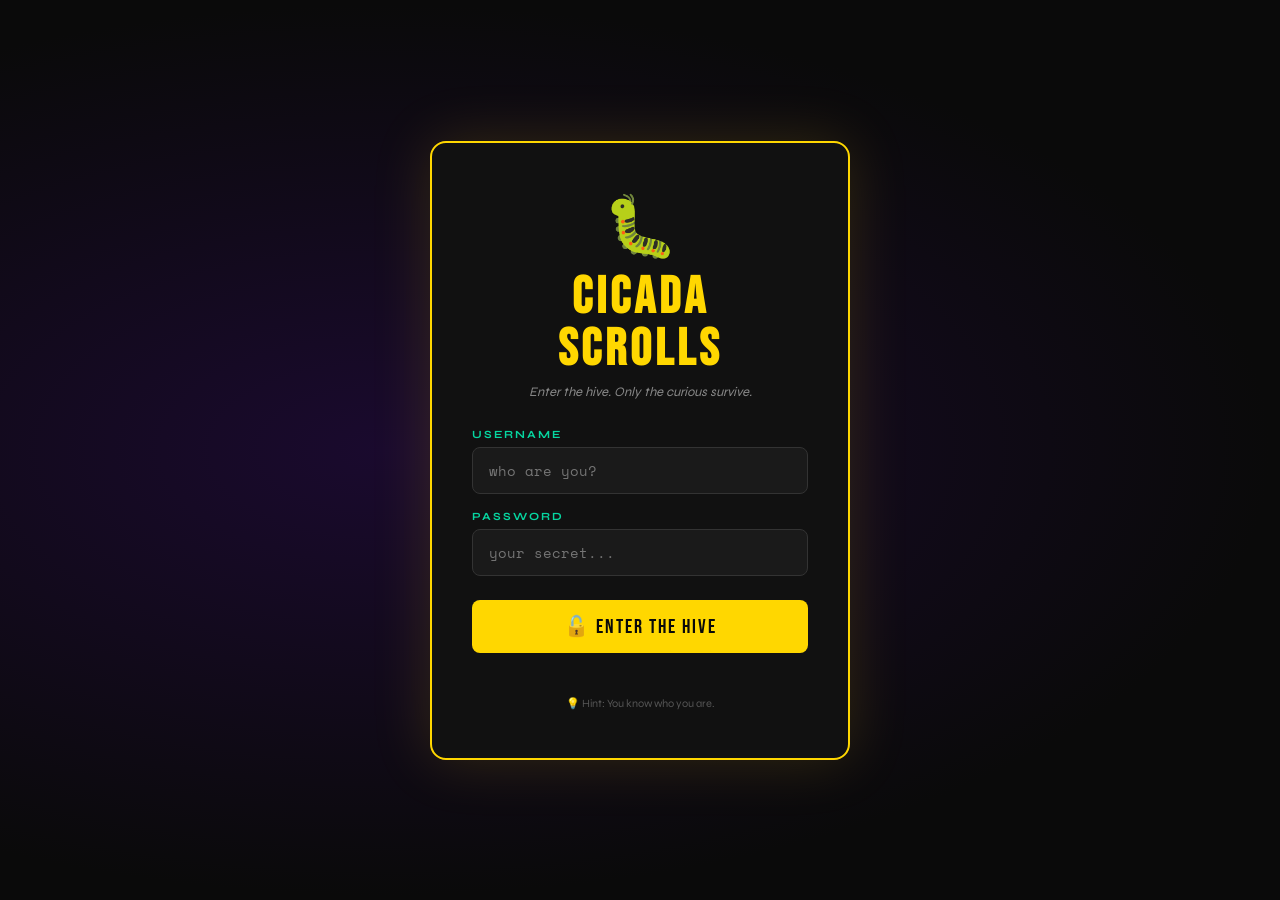
==== index.html @ 26ad53ad "Add files via upload" ====
<!DOCTYPE html>
<html lang="en">
<head>
  <meta charset="UTF-8" />
  <meta name="viewport" content="width=device-width, initial-scale=1.0"/>
  <title>The Cicada Scrolls 🐛 | Blogs Worth Reading</title>
  <link rel="stylesheet" href="style.css"/>
  <link href="https://fonts.googleapis.com/css2?family=Bebas+Neue&family=Syne:wght@400;700;800&family=Space+Mono:ital,wght@0,400;0,700;1,400&display=swap" rel="stylesheet"/>
</head>
<body>

<!-- LOGIN SCREEN -->
<div id="login-overlay" class="login-overlay">
  <div class="login-box">
    <div class="login-logo">🐛</div>
    <h1 class="login-title">CICADA<br>SCROLLS</h1>
    <p class="login-sub">Enter the hive. Only the curious survive.</p>
    <div class="input-group">
      <label>USERNAME</label>
      <input type="text" id="login-user" placeholder="who are you?" autocomplete="off"/>
    </div>
    <div class="input-group">
      <label>PASSWORD</label>
      <input type="password" id="login-pass" placeholder="your secret..."/>
    </div>
    <button class="login-btn" onclick="doLogin()">🔓 ENTER THE HIVE</button>
    <p id="login-error" class="login-error"></p>
    <p class="login-hint">💡 Hint: You know who you are.</p>
  </div>
</div>

<!-- MAIN SITE -->
<div id="main-site" class="hidden">

  <!-- NAV -->
  <nav class="navbar">
    <div class="nav-logo">🐛 CICADA SCROLLS</div>
    <div class="nav-links">
      <a href="#categories">Categories</a>
      <a href="#blogs">Blogs</a>
      <a href="#about">About</a>
      <button class="logout-btn" onclick="doLogout()">Logout</button>
    </div>
  </nav>

  <!-- HERO -->
  <header class="hero">
    <div class="hero-bg-text">CICADA</div>
    <div class="hero-content">
      <span class="hero-tag">🐛 EST. 2025 · MUMBAI, INDIA</span>
      <h1 class="hero-title">THE CICADA<br><em>SCROLLS</em></h1>
      <p class="hero-desc">Opinions so hot they'll scorch your Wi-Fi.<br>Finance 💸 · Politics 🗳️ · War ⚔️ · Economics 📉 · Health 💊 · Food 🍛 · Veg 🥦 · Religion 🕌</p>
      <a href="#blogs" class="hero-cta">READ THE CHAOS ↓</a>
    </div>
    <div class="hero-ticker">
      <span>📈 MARKETS CRASHED AGAIN · 🗳️ POLITICIANS STILL LYING · 🌿 VEGANS STILL WINNING · 🍛 BIRYANI STILL THE GOAT · 💊 SLEEP MORE, DOOM SCROLL LESS · ⚔️ WAR IS BAD (HOT TAKE) ·&nbsp;</span>
      <span>📈 MARKETS CRASHED AGAIN · 🗳️ POLITICIANS STILL LYING · 🌿 VEGANS STILL WINNING · 🍛 BIRYANI STILL THE GOAT · 💊 SLEEP MORE, DOOM SCROLL LESS · ⚔️ WAR IS BAD (HOT TAKE) ·&nbsp;</span>
    </div>
  </header>

  <!-- CATEGORIES -->
  <section id="categories" class="categories-section">
    <h2 class="section-title">PICK YOUR POISON</h2>
    <div class="categories-grid">
      <div class="cat-card cat-finance" onclick="filterBlogs('finance')">
        <span class="cat-icon">💸</span>
        <span class="cat-name">Finance</span>
        <span class="cat-count">3 articles</span>
      </div>
      <div class="cat-card cat-politics" onclick="filterBlogs('politics')">
        <span class="cat-icon">🗳️</span>
        <span class="cat-name">Politics</span>
        <span class="cat-count">3 articles</span>
      </div>
      <div class="cat-card cat-war" onclick="filterBlogs('war')">
        <span class="cat-icon">⚔️</span>
        <span class="cat-name">War</span>
        <span class="cat-count">2 articles</span>
      </div>
      <div class="cat-card cat-economics" onclick="filterBlogs('economics')">
        <span class="cat-icon">📉</span>
        <span class="cat-name">Economics</span>
        <span class="cat-count">2 articles</span>
      </div>
      <div class="cat-card cat-health" onclick="filterBlogs('health')">
        <span class="cat-icon">💊</span>
        <span class="cat-name">Health</span>
        <span class="cat-count">2 articles</span>
      </div>
      <div class="cat-card cat-food" onclick="filterBlogs('food')">
        <span class="cat-icon">🍛</span>
        <span class="cat-name">Food</span>
        <span class="cat-count">2 articles</span>
      </div>
      <div class="cat-card cat-veg" onclick="filterBlogs('veg')">
        <span class="cat-icon">🥦</span>
        <span class="cat-name">Veg</span>
        <span class="cat-count">2 articles</span>
      </div>
      <div class="cat-card cat-religion" onclick="filterBlogs('religion')">
        <span class="cat-icon">🕌</span>
        <span class="cat-name">Religion</span>
        <span class="cat-count">2 articles</span>
      </div>
      <div class="cat-card cat-all" onclick="filterBlogs('all')">
        <span class="cat-icon">🌀</span>
        <span class="cat-name">All Chaos</span>
        <span class="cat-count">Show all</span>
      </div>
    </div>
  </section>

  <!-- BLOG POSTS -->
  <section id="blogs" class="blogs-section">
    <h2 class="section-title">FRESH OFF THE PRESS <span id="filter-tag"></span></h2>
    <div class="blogs-grid" id="blogs-grid">

      <!-- FINANCE -->
      <article class="blog-card" data-cat="finance">
        <div class="blog-header" style="background:#FFD700;">
          <span class="blog-emoji">💸</span>
          <span class="blog-category">Finance</span>
        </div>
        <div class="blog-body">
          <h3>Why Your Savings Account Is Actually a Joke</h3>
          <p class="blog-excerpt">Your bank gives you 3% interest. Inflation runs at 6%. Congratulations — you are officially getting poorer while doing nothing. That's not saving, that's a slow financial funeral with a savings passbook as the eulogy. The real game? Assets. Index funds. Gold. Real estate. Anything that outpaces inflation. Yet here we are, letting banks hold our money hostage for pocket change. Time to wake up, desi investor.</p>
          <div class="blog-footer">
            <span class="read-time">⏱ 3 min read</span>
            <button class="read-more" onclick="openBlog(this)">Read More →</button>
          </div>
        </div>
      </article>

      <article class="blog-card" data-cat="finance">
        <div class="blog-header" style="background:#FF6B35;">
          <span class="blog-emoji">📊</span>
          <span class="blog-category">Finance</span>
        </div>
        <div class="blog-body">
          <h3>Crypto: Genius Investment or Expensive Gambling?</h3>
          <p class="blog-excerpt">Bitcoin made millionaires. Bitcoin also made a lot of people cry into their keyboards at 2am. The truth is somewhere in between — it's a volatile, speculative, occasionally revolutionary asset class that is 100% not for the faint-hearted. My hot take? Allocate only what you can afford to watch go to zero, laugh about it, and still afford chai. Because crypto doesn't care about your feelings.</p>
          <div class="blog-footer">
            <span class="read-time">⏱ 4 min read</span>
            <button class="read-more" onclick="openBlog(this)">Read More →</button>
          </div>
        </div>
      </article>

      <article class="blog-card" data-cat="finance">
        <div class="blog-header" style="background:#7B2FBE;">
          <span class="blog-emoji">🏦</span>
          <span class="blog-category">Finance</span>
        </div>
        <div class="blog-body">
          <h3>SIP or Skip? The Truth About Mutual Funds in India</h3>
          <p class="blog-excerpt">Everyone's uncle who works in finance will tell you to "start a SIP." And honestly? They're not wrong — they're just incomplete. SIPs are great for long-term wealth, but mutual funds aren't magic. Expense ratios eat returns. Fund managers are human. Markets go south. Still, for the average person with a job, a dream, and zero time to watch the Nifty 50, a SIP in an index fund might just be the smartest boring decision you ever make.</p>
          <div class="blog-footer">
            <span class="read-time">⏱ 5 min read</span>
            <button class="read-more" onclick="openBlog(this)">Read More →</button>
          </div>
        </div>
      </article>

      <!-- POLITICS -->
      <article class="blog-card" data-cat="politics">
        <div class="blog-header" style="background:#E63946;">
          <span class="blog-emoji">🗳️</span>
          <span class="blog-category">Politics</span>
        </div>
        <div class="blog-body">
          <h3>Election Season: Where Promises Go to Die</h3>
          <p class="blog-excerpt">Every 5 years, politicians rediscover the poor. Suddenly there are roads to be built, gas cylinders to be given, and photographs to be taken next to farmers. Then the election ends and — poof — they vanish like they were never there. It's the greatest magic trick in democracy: making voters' problems disappear while making politicians' bank accounts appear. We deserve better. Or at least more creative lies.</p>
          <div class="blog-footer">
            <span class="read-time">⏱ 4 min read</span>
            <button class="read-more" onclick="openBlog(this)">Read More →</button>
          </div>
        </div>
      </article>

      <article class="blog-card" data-cat="politics">
        <div class="blog-header" style="background:#2D6A4F;">
          <span class="blog-emoji">📺</span>
          <span class="blog-category">Politics</span>
        </div>
        <div class="blog-body">
          <h3>News Anchors vs Journalists: What's the Difference?</h3>
          <p class="blog-excerpt">Once upon a time, journalism meant holding power accountable. Today? It means shouting louder than the person opposite you on a primetime debate. The news anchor has evolved from reporter to performer, complete with dramatic music, red banners, and outrage calibrated to exact TRP frequencies. Meanwhile, actual investigative journalists file RTIs from laptops and get about 1,200 views. The world is fine.</p>
          <div class="blog-footer">
            <span class="read-time">⏱ 3 min read</span>
            <button class="read-more" onclick="openBlog(this)">Read More →</button>
          </div>
        </div>
      </article>

      <article class="blog-card" data-cat="politics">
        <div class="blog-header" style="background:#F4A261;">
          <span class="blog-emoji">🧑‍💼</span>
          <span class="blog-category">Politics</span>
        </div>
        <div class="blog-body">
          <h3>The Art of the Political U-Turn</h3>
          <p class="blog-excerpt">Yesterday they were against it. Today they're for it. Tomorrow depends on opinion polls. The political U-turn is India's most practised sport — no training required, no shame needed. Coalition demands, constituency pressure, or just vibes can change a politician's position faster than a F1 car at Monza. Principles are optional. Adaptability is mandatory. And voters? Mostly forgiving. Which says more about us than them.</p>
          <div class="blog-footer">
            <span class="read-time">⏱ 3 min read</span>
            <button class="read-more" onclick="openBlog(this)">Read More →</button>
          </div>
        </div>
      </article>

      <!-- WAR -->
      <article class="blog-card" data-cat="war">
        <div class="blog-header" style="background:#333;color:#ff4444;">
          <span class="blog-emoji">⚔️</span>
          <span class="blog-category">War</span>
        </div>
        <div class="blog-body">
          <h3>Why Do Wars Start? (Hint: It's Never Just One Reason)</h3>
          <p class="blog-excerpt">History teachers will give you one clean answer. Reality gives you seventeen messy ones. Wars start because of oil, egos, borders, religion, propaganda, fear, greed, and the occasional assassination of an archduke. The frightening part is how normal it all sounds once you peel back the nationalism. Ordinary people, convinced that dying for a politician's decision is glory. The 21st century hasn't fixed this. It just upgraded the weapons.</p>
          <div class="blog-footer">
            <span class="read-time">⏱ 5 min read</span>
            <button class="read-more" onclick="openBlog(this)">Read More →</button>
          </div>
        </div>
      </article>

      <article class="blog-card" data-cat="war">
        <div class="blog-header" style="background:#1D3557;">
          <span class="blog-emoji">🕊️</span>
          <span class="blog-category">War</span>
        </div>
        <div class="blog-body">
          <h3>Arms Dealers: The World's Most Politely Ignored Industry</h3>
          <p class="blog-excerpt">The global arms trade is worth over $600 billion a year. Countries that preach peace sell weapons to countries at war. Nobody blinks. Defence stocks go up when conflicts start. Nobody blinks again. We have conferences on climate change, summits on poverty, conventions on human rights — and absolutely nobody wants to seriously talk about who's supplying the weapons making all of that worse. Follow the money. Always follow the money.</p>
          <div class="blog-footer">
            <span class="read-time">⏱ 5 min read</span>
            <button class="read-more" onclick="openBlog(this)">Read More →</button>
          </div>
        </div>
      </article>

      <!-- ECONOMICS -->
      <article class="blog-card" data-cat="economics">
        <div class="blog-header" style="background:#06D6A0;">
          <span class="blog-emoji">📉</span>
          <span class="blog-category">Economics</span>
        </div>
        <div class="blog-body">
          <h3>Inflation Explained: Why Your ₹100 Buys Less Every Year</h3>
          <p class="blog-excerpt">In 2000, ₹100 could feed a small village. Today it barely covers a café sandwich. Welcome to inflation — the invisible tax that nobody voted for but everyone pays. Central banks print money to stimulate growth, costs rise, salaries lag, and somehow the answer is always "cut your avocado toast." The real issue is structural: wages haven't kept up with asset prices in decades. That's not personal failure. That's policy.</p>
          <div class="blog-footer">
            <span class="read-time">⏱ 4 min read</span>
            <button class="read-more" onclick="openBlog(this)">Read More →</button>
          </div>
        </div>
      </article>

      <article class="blog-card" data-cat="economics">
        <div class="blog-header" style="background:#118AB2;">
          <span class="blog-emoji">🌍</span>
          <span class="blog-category">Economics</span>
        </div>
        <div class="blog-body">
          <h3>Is India Actually a $5 Trillion Economy? Let's Be Real.</h3>
          <p class="blog-excerpt">The headlines say India is booming. The GDP charts look great. But ask a first-generation graduate struggling to find a job in their field, or a farmer who's seen input costs triple — and "booming" starts to sound hollow. GDP is a measure of total output, not a measure of how well the average person is doing. India's growth story is real, but so is its inequality story. Both can be true. In fact, they must both be told.</p>
          <div class="blog-footer">
            <span class="read-time">⏱ 6 min read</span>
            <button class="read-more" onclick="openBlog(this)">Read More →</button>
          </div>
        </div>
      </article>

      <!-- HEALTH -->
      <article class="blog-card" data-cat="health">
        <div class="blog-header" style="background:#F72585;">
          <span class="blog-emoji">💊</span>
          <span class="blog-category">Health</span>
        </div>
        <div class="blog-body">
          <h3>Sleep Is the Original Superfood (And You're Starving)</h3>
          <p class="blog-excerpt">You will spend ₹3,000 on a protein powder that tastes like chalk but won't go to bed before 1am. That's the modern health paradox. Science is pretty clear: 7-9 hours of quality sleep improves memory, metabolism, immunity, mood, and probably your personality. And it's free. But we've created a culture where exhaustion is a badge of honour and rest is laziness. Wear your sleep like a trophy. Your brain is begging you.</p>
          <div class="blog-footer">
            <span class="read-time">⏱ 3 min read</span>
            <button class="read-more" onclick="openBlog(this)">Read More →</button>
          </div>
        </div>
      </article>

      <article class="blog-card" data-cat="health">
        <div class="blog-header" style="background:#7209B7;">
          <span class="blog-emoji">🧠</span>
          <span class="blog-category">Health</span>
        </div>
        <div class="blog-body">
          <h3>Mental Health in India: Finally Talking, Slowly Healing</h3>
          <p class="blog-excerpt">For decades, mental health was the family secret — the thing whispered about, never treated. "Just pray more." "Stress toh hoga." "Be strong." The result? A silent epidemic hidden behind high-functioning facades. The good news is that the conversation is finally beginning — driven by young people who refuse to suffer quietly. The bad news is that therapists are still unaffordable for most. Awareness without access is just inspiration porn. We need both.</p>
          <div class="blog-footer">
            <span class="read-time">⏱ 5 min read</span>
            <button class="read-more" onclick="openBlog(this)">Read More →</button>
          </div>
        </div>
      </article>

      <!-- FOOD -->
      <article class="blog-card" data-cat="food">
        <div class="blog-header" style="background:#FF9F1C;">
          <span class="blog-emoji">🍛</span>
          <span class="blog-category">Food</span>
        </div>
        <div class="blog-body">
          <h3>The Biryani Wars: Hyderabadi vs Lucknowi (I Chose Violence)</h3>
          <p class="blog-excerpt">This is not a debate. This is a matter of identity, heritage, and deeply personal rice-related trauma. Hyderabadi biryani fans will tell you the dum process is sacred. Lucknowi fans will say pakki dum is the only civilised way to eat rice. Both are correct. Both are wrong. The real answer is: whichever biryani is in front of you right now is the best biryani. Except the overpriced hotel biryani. That one deserves criticism.</p>
          <div class="blog-footer">
            <span class="read-time">⏱ 4 min read</span>
            <button class="read-more" onclick="openBlog(this)">Read More →</button>
          </div>
        </div>
      </article>

      <article class="blog-card" data-cat="food">
        <div class="blog-header" style="background:#2DC653;">
          <span class="blog-emoji">🥘</span>
          <span class="blog-category">Food</span>
        </div>
        <div class="blog-body">
          <h3>Street Food vs Restaurant: Where Does India Really Eat?</h3>
          <p class="blog-excerpt">The ₹30 pav bhaji at the corner stall hits differently than the ₹450 "deconstructed pav bhaji" at a hipster café. India eats on the streets — always has. The roadside thela is a cultural institution, a sociology paper, and a culinary school rolled into one. And yet we dismiss it as "unhygienic" while paying triple for air-conditioned mediocrity. The most authentic food in India has never needed a Zomato rating. It has a queue at 8pm. That's enough.</p>
          <div class="blog-footer">
            <span class="read-time">⏱ 3 min read</span>
            <button class="read-more" onclick="openBlog(this)">Read More →</button>
          </div>
        </div>
      </article>

      <!-- VEG -->
      <article class="blog-card" data-cat="veg">
        <div class="blog-header" style="background:#55A630;">
          <span class="blog-emoji">🥦</span>
          <span class="blog-category">Veg</span>
        </div>
        <div class="blog-body">
          <h3>Going Veg in India: Easy Mode or Impossible Quest?</h3>
          <p class="blog-excerpt">India is simultaneously the best and most confusing country to be vegetarian in. On one hand: paneer in every form imaginable, dal makhani that exists on a spiritual plane, samosas at every corner. On the other hand: "it's just chicken stock, not non-veg" at every restaurant, and the constant social interrogation of your dietary choices by people who are eating jalebi for breakfast. Being veg in India is an identity, not just a meal plan.</p>
          <div class="blog-footer">
            <span class="read-time">⏱ 4 min read</span>
            <button class="read-more" onclick="openBlog(this)">Read More →</button>
          </div>
        </div>
      </article>

      <article class="blog-card" data-cat="veg">
        <div class="blog-header" style="background:#A7C957;">
          <span class="blog-emoji">🌱</span>
          <span class="blog-category">Veg</span>
        </div>
        <div class="blog-body">
          <h3>Plant-Based vs Traditional Veg: The New Debate Nobody Asked For</h3>
          <p class="blog-excerpt">Now comes the plant-based meat — the burger that bleeds beet juice, the sausage made of soya, the "chicken" that has never met a chicken. Western startups are spending billions to make vegetables pretend to be meat, while India has centuries of vegetarian cuisine that needs no pretending. Dal doesn't need to bleed. Chana masala doesn't need a rebrand. We already have the world's most creative meatless food. We just forgot to charge $18 for it.</p>
          <div class="blog-footer">
            <span class="read-time">⏱ 4 min read</span>
            <button class="read-more" onclick="openBlog(this)">Read More →</button>
          </div>
        </div>
      </article>

      <!-- RELIGION -->
      <article class="blog-card" data-cat="religion">
        <div class="blog-header" style="background:#C9184A;">
          <span class="blog-emoji">🕌</span>
          <span class="blog-category">Religion</span>
        </div>
        <div class="blog-body">
          <h3>Faith, Festivals & the Business of Belief in India</h3>
          <p class="blog-excerpt">India doesn't just have religion — it has a religion economy. Temples with more gold than small nations. Festival seasons that drive consumer spending. Astrology apps with millions of subscribers. We're a spiritual country that's also intensely capitalist about spirituality. And that's not necessarily wrong — it's just honest. The divine and the profitable have always walked hand in hand. At least in India, we're upfront about lighting a ₹500 diya for good returns.</p>
          <div class="blog-footer">
            <span class="read-time">⏱ 5 min read</span>
            <button class="read-more" onclick="openBlog(this)">Read More →</button>
          </div>
        </div>
      </article>

      <article class="blog-card" data-cat="religion">
        <div class="blog-header" style="background:#6A0572;">
          <span class="blog-emoji">🙏</span>
          <span class="blog-category">Religion</span>
        </div>
        <div class="blog-body">
          <h3>Spiritual But Not Religious: Gen Z's New Default Setting</h3>
          <p class="blog-excerpt">Millennials and Gen Z are increasingly ticking "spiritual but not religious" — lighting incense, reading Bhagavad Gita memes, attending sound baths, and also missing every Sunday prayer. They've kept the feeling, dropped the institution. Is that shallow? Or is it evolution? Religion was always personal before it became organised. Maybe we're returning to something older: the private, unmediated conversation with whatever is bigger than us. Or maybe it's just an aesthetic. Either way, the crystals are selling.</p>
          <div class="blog-footer">
            <span class="read-time">⏱ 4 min read</span>
            <button class="read-more" onclick="openBlog(this)">Read More →</button>
          </div>
        </div>
      </article>

    </div>
  </section>

  <!-- ABOUT -->
  <section id="about" class="about-section">
    <div class="about-inner">
      <span class="about-icon">🐛</span>
      <h2>About The Cicada Scrolls</h2>
      <p>Written by a curious mind from Mumbai, this blog covers everything that matters — and some things that don't, but are still worth arguing about. Finance, politics, the best biryani, whether you should meditate or just sleep more — it's all here. No ads. No PR fluff. Just opinions, facts, and the occasional terrible joke.</p>
      <p class="about-quote">"Question everything. Eat good food. Sleep 8 hours. Read the Cicada Scrolls."</p>
    </div>
  </section>

  <!-- FOOTER -->
  <footer class="footer">
    <div class="footer-logo">🐛 CICADA SCROLLS</div>
    <p>© 2025 The Cicada Scrolls · Built with HTML + CSS + opinions · Hosted on GitHub Pages</p>
    <div class="footer-links">
      <a href="https://github.com" target="_blank">GitHub →</a>
    </div>
  </footer>

</div>

<!-- BLOG MODAL -->
<div id="blog-modal" class="modal-overlay hidden">
  <div class="modal-box">
    <button class="modal-close" onclick="closeModal()">✕ Close</button>
    <p class="modal-msg">🚀 Full article coming soon! This is just a preview. The full blog posts will be added at <strong>yourdomain.com</strong></p>
  </div>
</div>

<script src="script.js"></script>
</body>
</html>
---- style.css ----
/* ============================
   CICADA SCROLLS - STYLESHEET
   ============================ */

:root {
  --black: #0a0a0a;
  --white: #f5f0e8;
  --accent1: #FFD700;
  --accent2: #FF6B35;
  --accent3: #06D6A0;
  --accent4: #F72585;
  --accent5: #4CC9F0;
  --card-bg: #141414;
  --nav-bg: rgba(10,10,10,0.95);
}

*, *::before, *::after { box-sizing: border-box; margin: 0; padding: 0; }

html { scroll-behavior: smooth; }

body {
  background: var(--black);
  color: var(--white);
  font-family: 'Syne', sans-serif;
  overflow-x: hidden;
}

/* ============================
   LOGIN
   ============================ */
.login-overlay {
  position: fixed; inset: 0;
  background: radial-gradient(ellipse at 30% 50%, #1a0a2e 0%, #0a0a0a 70%);
  display: flex; align-items: center; justify-content: center;
  z-index: 9999;
  animation: loginFadeIn 0.4s ease;
}

@keyframes loginFadeIn { from { opacity: 0; } to { opacity: 1; } }

.login-box {
  background: #111;
  border: 2px solid var(--accent1);
  border-radius: 16px;
  padding: 48px 40px;
  width: 100%; max-width: 420px;
  text-align: center;
  box-shadow: 0 0 60px rgba(255,215,0,0.15);
  animation: loginSlideUp 0.5s cubic-bezier(0.34, 1.56, 0.64, 1);
}

@keyframes loginSlideUp {
  from { transform: translateY(40px) scale(0.95); opacity: 0; }
  to { transform: translateY(0) scale(1); opacity: 1; }
}

.login-logo {
  font-size: 60px;
  display: block;
  margin-bottom: 8px;
  animation: wiggle 2s infinite;
}

@keyframes wiggle {
  0%,100% { transform: rotate(-5deg); }
  50% { transform: rotate(5deg); }
}

.login-title {
  font-family: 'Bebas Neue', sans-serif;
  font-size: 52px;
  line-height: 1;
  color: var(--accent1);
  letter-spacing: 4px;
  margin-bottom: 8px;
}

.login-sub {
  color: #888;
  font-size: 13px;
  margin-bottom: 28px;
  font-style: italic;
}

.input-group {
  text-align: left;
  margin-bottom: 16px;
}

.input-group label {
  display: block;
  font-size: 11px;
  letter-spacing: 2px;
  color: var(--accent3);
  margin-bottom: 6px;
  font-weight: 700;
}

.input-group input {
  width: 100%;
  padding: 12px 16px;
  background: #1a1a1a;
  border: 1.5px solid #333;
  border-radius: 8px;
  color: var(--white);
  font-family: 'Space Mono', monospace;
  font-size: 14px;
  transition: border-color 0.2s;
  outline: none;
}

.input-group input:focus {
  border-color: var(--accent1);
  box-shadow: 0 0 0 3px rgba(255,215,0,0.1);
}

.login-btn {
  width: 100%;
  padding: 14px;
  background: var(--accent1);
  color: var(--black);
  border: none;
  border-radius: 8px;
  font-family: 'Bebas Neue', sans-serif;
  font-size: 20px;
  letter-spacing: 2px;
  cursor: pointer;
  margin-top: 8px;
  transition: transform 0.1s, box-shadow 0.2s;
}

.login-btn:hover {
  transform: translateY(-2px);
  box-shadow: 0 8px 24px rgba(255,215,0,0.35);
}

.login-btn:active { transform: translateY(0); }

.login-error {
  color: var(--accent4);
  font-size: 13px;
  margin-top: 10px;
  min-height: 18px;
  font-family: 'Space Mono', monospace;
}

.login-hint {
  color: #555;
  font-size: 11px;
  margin-top: 16px;
}

/* ============================
   NAV
   ============================ */
.navbar {
  position: sticky; top: 0;
  background: var(--nav-bg);
  backdrop-filter: blur(10px);
  border-bottom: 1px solid #222;
  display: flex; align-items: center; justify-content: space-between;
  padding: 0 40px;
  height: 64px;
  z-index: 100;
}

.nav-logo {
  font-family: 'Bebas Neue', sans-serif;
  font-size: 24px;
  color: var(--accent1);
  letter-spacing: 2px;
}

.nav-links {
  display: flex; align-items: center; gap: 28px;
}

.nav-links a {
  color: #aaa;
  text-decoration: none;
  font-size: 13px;
  letter-spacing: 1px;
  text-transform: uppercase;
  transition: color 0.2s;
}

.nav-links a:hover { color: var(--white); }

.logout-btn {
  background: transparent;
  border: 1px solid #444;
  color: #888;
  padding: 6px 14px;
  border-radius: 6px;
  font-family: 'Syne', sans-serif;
  font-size: 12px;
  cursor: pointer;
  letter-spacing: 1px;
  text-transform: uppercase;
  transition: all 0.2s;
}
.logout-btn:hover { border-color: var(--accent4); color: var(--accent4); }

/* ============================
   HERO
   ============================ */
.hero {
  position: relative;
  min-height: 90vh;
  display: flex; flex-direction: column;
  justify-content: center; align-items: center;
  overflow: hidden;
  padding: 80px 40px 0;
  background: radial-gradient(ellipse at 60% 40%, #1a0a2e 0%, #0a0a0a 65%);
}

.hero-bg-text {
  position: absolute;
  font-family: 'Bebas Neue', sans-serif;
  font-size: clamp(120px, 20vw, 280px);
  color: rgba(255,215,0,0.04);
  letter-spacing: 20px;
  user-select: none;
  top: 50%; left: 50%;
  transform: translate(-50%, -50%);
  white-space: nowrap;
  pointer-events: none;
}

.hero-content {
  text-align: center;
  max-width: 900px;
  position: relative;
  z-index: 1;
}

.hero-tag {
  display: inline-block;
  background: rgba(255,215,0,0.1);
  border: 1px solid rgba(255,215,0,0.3);
  color: var(--accent1);
  padding: 6px 16px;
  border-radius: 100px;
  font-size: 12px;
  letter-spacing: 2px;
  text-transform: uppercase;
  margin-bottom: 24px;
}

.hero-title {
  font-family: 'Bebas Neue', sans-serif;
  font-size: clamp(64px, 12vw, 140px);
  line-height: 0.9;
  letter-spacing: 4px;
  color: var(--white);
  margin-bottom: 24px;
}

.hero-title em {
  font-style: italic;
  color: var(--accent1);
  -webkit-text-stroke: 1px var(--accent1);
}

.hero-desc {
  font-size: 18px;
  color: #999;
  line-height: 1.6;
  margin-bottom: 36px;
}

.hero-cta {
  display: inline-block;
  background: var(--accent1);
  color: var(--black);
  padding: 14px 36px;
  border-radius: 100px;
  text-decoration: none;
  font-family: 'Bebas Neue', sans-serif;
  font-size: 20px;
  letter-spacing: 2px;
  transition: transform 0.2s, box-shadow 0.2s;
}

.hero-cta:hover {
  transform: translateY(-3px);
  box-shadow: 0 12px 30px rgba(255,215,0,0.3);
}

/* TICKER */
.hero-ticker {
  width: 100%;
  margin-top: 60px;
  background: var(--accent1);
  color: var(--black);
  padding: 10px 0;
  overflow: hidden;
  white-space: nowrap;
  display: flex;
}

.hero-ticker span {
  display: inline-block;
  font-family: 'Space Mono', monospace;
  font-size: 12px;
  font-weight: 700;
  letter-spacing: 1px;
  text-transform: uppercase;
  animation: ticker 22s linear infinite;
}

@keyframes ticker {
  0% { transform: translateX(0); }
  100% { transform: translateX(-50%); }
}

/* ============================
   SECTIONS SHARED
   ============================ */
.section-title {
  font-family: 'Bebas Neue', sans-serif;
  font-size: clamp(36px, 6vw, 72px);
  letter-spacing: 4px;
  margin-bottom: 40px;
  text-align: center;
  position: relative;
}

.section-title::after {
  content: '';
  display: block;
  width: 80px; height: 4px;
  background: var(--accent1);
  margin: 12px auto 0;
  border-radius: 2px;
}

/* ============================
   CATEGORIES
   ============================ */
.categories-section {
  padding: 80px 40px;
  max-width: 1200px;
  margin: 0 auto;
}

.categories-grid {
  display: grid;
  grid-template-columns: repeat(auto-fill, minmax(160px, 1fr));
  gap: 16px;
}

.cat-card {
  background: #141414;
  border: 1.5px solid #222;
  border-radius: 16px;
  padding: 28px 16px;
  text-align: center;
  cursor: pointer;
  transition: transform 0.2s, border-color 0.2s, box-shadow 0.2s;
  display: flex; flex-direction: column; align-items: center; gap: 8px;
}

.cat-card:hover {
  transform: translateY(-4px);
  border-color: var(--accent1);
  box-shadow: 0 8px 24px rgba(0,0,0,0.4);
}

.cat-icon { font-size: 36px; }
.cat-name { font-weight: 700; font-size: 14px; letter-spacing: 1px; }
.cat-count { font-size: 11px; color: #666; }

.cat-finance:hover { border-color: #FFD700; box-shadow: 0 8px 24px rgba(255,215,0,0.15); }
.cat-politics:hover { border-color: #E63946; box-shadow: 0 8px 24px rgba(230,57,70,0.15); }
.cat-war:hover { border-color: #ff4444; box-shadow: 0 8px 24px rgba(255,68,68,0.15); }
.cat-economics:hover { border-color: #06D6A0; box-shadow: 0 8px 24px rgba(6,214,160,0.15); }
.cat-health:hover { border-color: #F72585; box-shadow: 0 8px 24px rgba(247,37,133,0.15); }
.cat-food:hover { border-color: #FF9F1C; box-shadow: 0 8px 24px rgba(255,159,28,0.15); }
.cat-veg:hover { border-color: #55A630; box-shadow: 0 8px 24px rgba(85,166,48,0.15); }
.cat-religion:hover { border-color: #C9184A; box-shadow: 0 8px 24px rgba(201,24,74,0.15); }
.cat-all:hover { border-color: var(--accent5); box-shadow: 0 8px 24px rgba(76,201,240,0.15); }

/* ============================
   BLOGS
   ============================ */
.blogs-section {
  padding: 60px 40px 80px;
  max-width: 1200px;
  margin: 0 auto;
}

.blogs-grid {
  display: grid;
  grid-template-columns: repeat(auto-fill, minmax(320px, 1fr));
  gap: 24px;
}

.blog-card {
  background: var(--card-bg);
  border: 1.5px solid #1e1e1e;
  border-radius: 16px;
  overflow: hidden;
  transition: transform 0.2s, box-shadow 0.2s;
  display: flex; flex-direction: column;
}

.blog-card:hover {
  transform: translateY(-6px);
  box-shadow: 0 16px 40px rgba(0,0,0,0.5);
  border-color: #333;
}

.blog-card.hidden { display: none; }

.blog-header {
  padding: 24px 20px 16px;
  display: flex; align-items: center; justify-content: space-between;
  min-height: 80px;
}

.blog-emoji { font-size: 32px; }

.blog-category {
  font-family: 'Bebas Neue', sans-serif;
  font-size: 16px;
  letter-spacing: 2px;
  color: rgba(255,255,255,0.9);
  background: rgba(0,0,0,0.25);
  padding: 4px 12px;
  border-radius: 100px;
}

.blog-body {
  padding: 20px 20px 16px;
  flex: 1; display: flex; flex-direction: column; gap: 12px;
}

.blog-body h3 {
  font-size: 18px;
  font-weight: 800;
  line-height: 1.3;
  color: var(--white);
}

.blog-excerpt {
  font-size: 14px;
  color: #888;
  line-height: 1.7;
  flex: 1;
}

.blog-footer {
  display: flex; align-items: center; justify-content: space-between;
  margin-top: 4px;
}

.read-time { font-size: 12px; color: #555; font-family: 'Space Mono', monospace; }

.read-more {
  background: transparent;
  border: 1px solid #333;
  color: var(--accent1);
  padding: 6px 14px;
  border-radius: 6px;
  font-size: 12px;
  font-family: 'Syne', sans-serif;
  cursor: pointer;
  letter-spacing: 1px;
  transition: all 0.2s;
}

.read-more:hover {
  background: var(--accent1);
  color: var(--black);
  border-color: var(--accent1);
}

#filter-tag {
  font-size: 0.5em;
  color: var(--accent3);
  background: rgba(6,214,160,0.1);
  border: 1px solid rgba(6,214,160,0.3);
  padding: 4px 12px;
  border-radius: 100px;
  vertical-align: middle;
  margin-left: 12px;
  letter-spacing: 1px;
}

/* ============================
   ABOUT
   ============================ */
.about-section {
  background: #0d0d0d;
  border-top: 1px solid #1a1a1a;
  border-bottom: 1px solid #1a1a1a;
  padding: 80px 40px;
}

.about-inner {
  max-width: 700px;
  margin: 0 auto;
  text-align: center;
}

.about-icon {
  font-size: 56px;
  display: block;
  margin-bottom: 20px;
}

.about-inner h2 {
  font-family: 'Bebas Neue', sans-serif;
  font-size: 42px;
  letter-spacing: 3px;
  margin-bottom: 20px;
  color: var(--accent1);
}

.about-inner p {
  color: #888;
  font-size: 16px;
  line-height: 1.8;
  margin-bottom: 16px;
}

.about-quote {
  font-family: 'Space Mono', monospace;
  font-style: italic;
  color: var(--accent3) !important;
  border-left: 3px solid var(--accent3);
  padding-left: 20px;
  text-align: left;
  font-size: 14px !important;
}

/* ============================
   FOOTER
   ============================ */
.footer {
  padding: 40px;
  text-align: center;
  color: #444;
  font-size: 13px;
}

.footer-logo {
  font-family: 'Bebas Neue', sans-serif;
  font-size: 24px;
  color: var(--accent1);
  margin-bottom: 12px;
  letter-spacing: 2px;
}

.footer-links {
  margin-top: 12px;
  display: flex; gap: 20px; justify-content: center;
}

.footer-links a {
  color: #555;
  text-decoration: none;
  font-size: 12px;
  letter-spacing: 1px;
  transition: color 0.2s;
}
.footer-links a:hover { color: var(--accent1); }

/* ============================
   MODAL
   ============================ */
.modal-overlay {
  position: fixed; inset: 0;
  background: rgba(0,0,0,0.85);
  display: flex; align-items: center; justify-content: center;
  z-index: 200;
  backdrop-filter: blur(6px);
}

.modal-box {
  background: #141414;
  border: 1.5px solid #333;
  border-radius: 16px;
  padding: 40px 36px;
  max-width: 460px;
  width: 90%;
  text-align: center;
  animation: loginSlideUp 0.3s ease;
}

.modal-close {
  background: transparent;
  border: 1px solid #333;
  color: #888;
  padding: 8px 16px;
  border-radius: 8px;
  cursor: pointer;
  font-family: 'Syne', sans-serif;
  font-size: 13px;
  margin-bottom: 20px;
  transition: all 0.2s;
  display: block;
  margin-left: auto;
}
.modal-close:hover { border-color: #ff4444; color: #ff4444; }

.modal-msg {
  color: #aaa;
  font-size: 16px;
  line-height: 1.7;
}

.modal-msg strong { color: var(--accent1); }

/* ============================
   UTILITIES
   ============================ */
.hidden { display: none !important; }

/* ============================
   RESPONSIVE
   ============================ */
@media (max-width: 768px) {
  .navbar { padding: 0 20px; }
  .nav-links { gap: 16px; }
  .nav-links a { font-size: 11px; }
  .hero { padding: 60px 20px 0; }
  .categories-section, .blogs-section { padding: 60px 20px; }
  .categories-grid { grid-template-columns: repeat(3, 1fr); }
  .blogs-grid { grid-template-columns: 1fr; }
  .login-box { padding: 36px 24px; margin: 20px; }
}
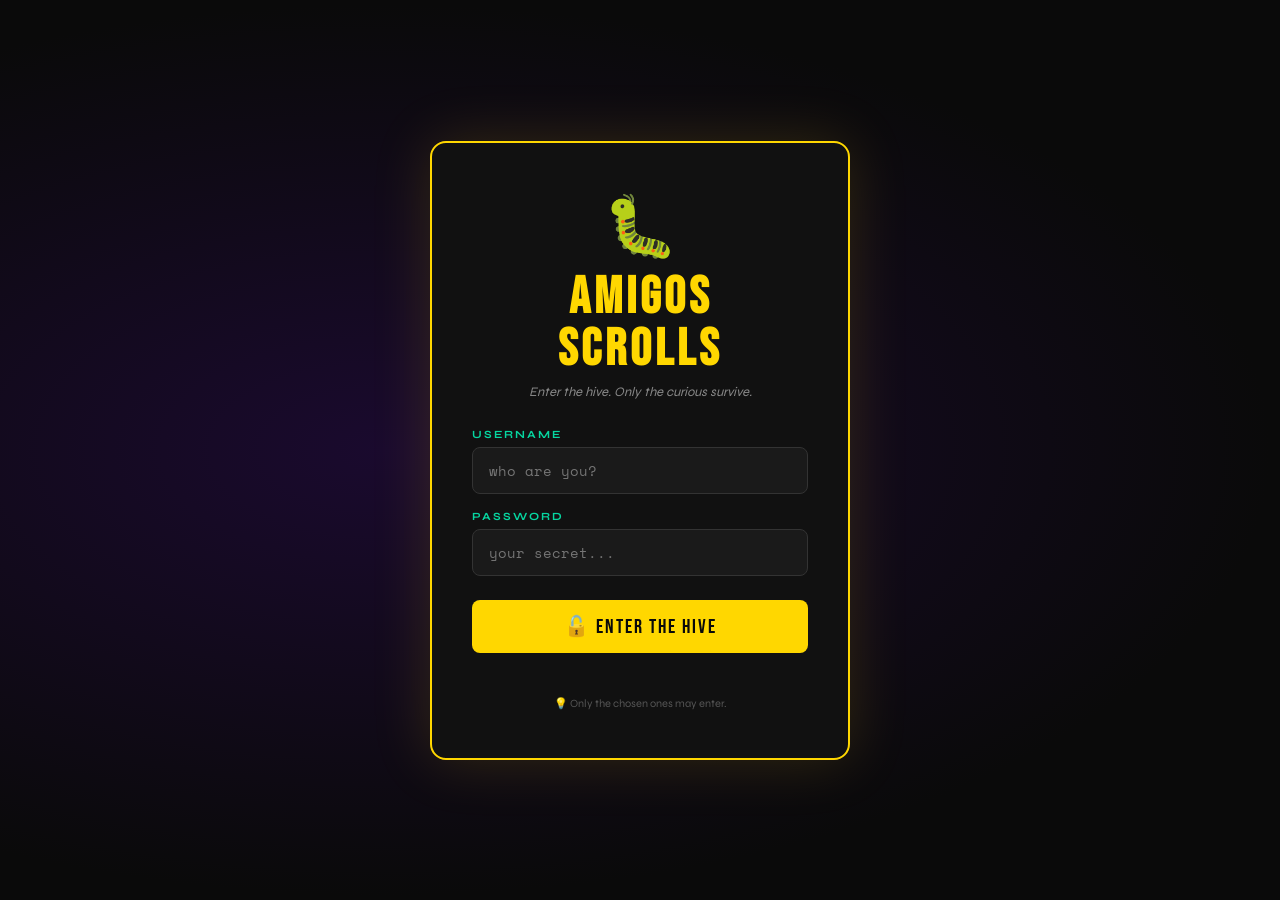
==== commit 6f671efd: "Add files via upload" ====
--- a/index.html
+++ b/index.html
@@ -3,7 +3,7 @@
 <head>
   <meta charset="UTF-8" />
   <meta name="viewport" content="width=device-width, initial-scale=1.0"/>
-  <title>The Cicada Scrolls 🐛 | Blogs Worth Reading</title>
+  <title>The Amigos Scrolls 🐛 | Blogs Worth Reading</title>
   <link rel="stylesheet" href="style.css"/>
   <link href="https://fonts.googleapis.com/css2?family=Bebas+Neue&family=Syne:wght@400;700;800&family=Space+Mono:ital,wght@0,400;0,700;1,400&display=swap" rel="stylesheet"/>
 </head>
@@ -13,7 +13,7 @@
 <div id="login-overlay" class="login-overlay">
   <div class="login-box">
     <div class="login-logo">🐛</div>
-    <h1 class="login-title">CICADA<br>SCROLLS</h1>
+    <h1 class="login-title">AMIGOS<br>SCROLLS</h1>
     <p class="login-sub">Enter the hive. Only the curious survive.</p>
     <div class="input-group">
       <label>USERNAME</label>
@@ -25,7 +25,7 @@
     </div>
     <button class="login-btn" onclick="doLogin()">🔓 ENTER THE HIVE</button>
     <p id="login-error" class="login-error"></p>
-    <p class="login-hint">💡 Hint: You know who you are.</p>
+    <p class="login-hint">💡 Only the chosen ones may enter.</p>
   </div>
 </div>
 
@@ -34,10 +34,14 @@
 
   <!-- NAV -->
   <nav class="navbar">
-    <div class="nav-logo">🐛 CICADA SCROLLS</div>
+    <div class="nav-logo">🐛 AMIGOS SCROLLS</div>
+    <div class="nav-search">
+      <input type="text" id="search-input" placeholder="🔍 Search blogs..." oninput="searchBlogs()"/>
+    </div>
     <div class="nav-links">
       <a href="#categories">Categories</a>
       <a href="#blogs">Blogs</a>
+      <a href="#newsletter">Newsletter</a>
       <a href="#about">About</a>
       <button class="logout-btn" onclick="doLogout()">Logout</button>
     </div>
@@ -45,16 +49,16 @@
 
   <!-- HERO -->
   <header class="hero">
-    <div class="hero-bg-text">CICADA</div>
+    <div class="hero-bg-text">AMIGOS</div>
     <div class="hero-content">
-      <span class="hero-tag">🐛 EST. 2025 · MUMBAI, INDIA</span>
-      <h1 class="hero-title">THE CICADA<br><em>SCROLLS</em></h1>
-      <p class="hero-desc">Opinions so hot they'll scorch your Wi-Fi.<br>Finance 💸 · Politics 🗳️ · War ⚔️ · Economics 📉 · Health 💊 · Food 🍛 · Veg 🥦 · Religion 🕌</p>
+      <span class="hero-tag">🐛 EST. 2025 · MUMBAI, INDIA · amigosscrolls.online</span>
+      <h1 class="hero-title">THE AMIGOS<br><em>SCROLLS</em></h1>
+      <p class="hero-desc">Opinions so hot they'll scorch your Wi-Fi.<br>Finance 💸 · Politics 🗳️ · War ⚔️ · Economics 📉 · Health 💊 · Food 🍛 · Veg 🥦 · Religion 🕌 · Tech 💻 · Sports 🏏 · Travel ✈️</p>
       <a href="#blogs" class="hero-cta">READ THE CHAOS ↓</a>
     </div>
     <div class="hero-ticker">
-      <span>📈 MARKETS CRASHED AGAIN · 🗳️ POLITICIANS STILL LYING · 🌿 VEGANS STILL WINNING · 🍛 BIRYANI STILL THE GOAT · 💊 SLEEP MORE, DOOM SCROLL LESS · ⚔️ WAR IS BAD (HOT TAKE) ·&nbsp;</span>
-      <span>📈 MARKETS CRASHED AGAIN · 🗳️ POLITICIANS STILL LYING · 🌿 VEGANS STILL WINNING · 🍛 BIRYANI STILL THE GOAT · 💊 SLEEP MORE, DOOM SCROLL LESS · ⚔️ WAR IS BAD (HOT TAKE) ·&nbsp;</span>
+      <span>📈 MARKETS CRASHED AGAIN · 🗳️ POLITICIANS STILL LYING · 🌿 VEGANS STILL WINNING · 🍛 BIRYANI STILL THE GOAT · 💊 SLEEP MORE, DOOM SCROLL LESS · ⚔️ WAR IS BAD (HOT TAKE) · 💻 AI IS TAKING OVER · 🏏 INDIA NEEDS BETTER BOWLING · ✈️ TRAVEL WHILE YOU CAN ·&nbsp;</span>
+      <span>📈 MARKETS CRASHED AGAIN · 🗳️ POLITICIANS STILL LYING · 🌿 VEGANS STILL WINNING · 🍛 BIRYANI STILL THE GOAT · 💊 SLEEP MORE, DOOM SCROLL LESS · ⚔️ WAR IS BAD (HOT TAKE) · 💻 AI IS TAKING OVER · 🏏 INDIA NEEDS BETTER BOWLING · ✈️ TRAVEL WHILE YOU CAN ·&nbsp;</span>
     </div>
   </header>
 
@@ -62,53 +66,26 @@
   <section id="categories" class="categories-section">
     <h2 class="section-title">PICK YOUR POISON</h2>
     <div class="categories-grid">
-      <div class="cat-card cat-finance" onclick="filterBlogs('finance')">
-        <span class="cat-icon">💸</span>
-        <span class="cat-name">Finance</span>
-        <span class="cat-count">3 articles</span>
-      </div>
-      <div class="cat-card cat-politics" onclick="filterBlogs('politics')">
-        <span class="cat-icon">🗳️</span>
-        <span class="cat-name">Politics</span>
-        <span class="cat-count">3 articles</span>
-      </div>
-      <div class="cat-card cat-war" onclick="filterBlogs('war')">
-        <span class="cat-icon">⚔️</span>
-        <span class="cat-name">War</span>
-        <span class="cat-count">2 articles</span>
-      </div>
-      <div class="cat-card cat-economics" onclick="filterBlogs('economics')">
-        <span class="cat-icon">📉</span>
-        <span class="cat-name">Economics</span>
-        <span class="cat-count">2 articles</span>
-      </div>
-      <div class="cat-card cat-health" onclick="filterBlogs('health')">
-        <span class="cat-icon">💊</span>
-        <span class="cat-name">Health</span>
-        <span class="cat-count">2 articles</span>
-      </div>
-      <div class="cat-card cat-food" onclick="filterBlogs('food')">
-        <span class="cat-icon">🍛</span>
-        <span class="cat-name">Food</span>
-        <span class="cat-count">2 articles</span>
-      </div>
-      <div class="cat-card cat-veg" onclick="filterBlogs('veg')">
-        <span class="cat-icon">🥦</span>
-        <span class="cat-name">Veg</span>
-        <span class="cat-count">2 articles</span>
-      </div>
-      <div class="cat-card cat-religion" onclick="filterBlogs('religion')">
-        <span class="cat-icon">🕌</span>
-        <span class="cat-name">Religion</span>
-        <span class="cat-count">2 articles</span>
-      </div>
-      <div class="cat-card cat-all" onclick="filterBlogs('all')">
-        <span class="cat-icon">🌀</span>
-        <span class="cat-name">All Chaos</span>
-        <span class="cat-count">Show all</span>
-      </div>
+      <div class="cat-card cat-all" onclick="filterBlogs('all')"><span class="cat-icon">🌀</span><span class="cat-name">All</span></div>
+      <div class="cat-card cat-finance" onclick="filterBlogs('finance')"><span class="cat-icon">💸</span><span class="cat-name">Finance</span></div>
+      <div class="cat-card cat-politics" onclick="filterBlogs('politics')"><span class="cat-icon">🗳️</span><span class="cat-name">Politics</span></div>
+      <div class="cat-card cat-war" onclick="filterBlogs('war')"><span class="cat-icon">⚔️</span><span class="cat-name">War</span></div>
+      <div class="cat-card cat-economics" onclick="filterBlogs('economics')"><span class="cat-icon">📉</span><span class="cat-name">Economics</span></div>
+      <div class="cat-card cat-health" onclick="filterBlogs('health')"><span class="cat-icon">💊</span><span class="cat-name">Health</span></div>
+      <div class="cat-card cat-food" onclick="filterBlogs('food')"><span class="cat-icon">🍛</span><span class="cat-name">Food</span></div>
+      <div class="cat-card cat-veg" onclick="filterBlogs('veg')"><span class="cat-icon">🥦</span><span class="cat-name">Veg</span></div>
+      <div class="cat-card cat-religion" onclick="filterBlogs('religion')"><span class="cat-icon">🕌</span><span class="cat-name">Religion</span></div>
+      <div class="cat-card cat-tech" onclick="filterBlogs('tech')"><span class="cat-icon">💻</span><span class="cat-name">Tech</span></div>
+      <div class="cat-card cat-sports" onclick="filterBlogs('sports')"><span class="cat-icon">🏏</span><span class="cat-name">Sports</span></div>
+      <div class="cat-card cat-travel" onclick="filterBlogs('travel')"><span class="cat-icon">✈️</span><span class="cat-name">Travel</span></div>
     </div>
   </section>
+
+  <!-- SEARCH NOTICE -->
+  <div id="search-notice" class="search-notice hidden">
+    <span id="search-notice-text"></span>
+    <button onclick="clearSearch()">✕ Clear Search</button>
+  </div>
 
   <!-- BLOG POSTS -->
   <section id="blogs" class="blogs-section">
@@ -116,283 +93,185 @@
     <div class="blogs-grid" id="blogs-grid">
 
       <!-- FINANCE -->
-      <article class="blog-card" data-cat="finance">
-        <div class="blog-header" style="background:#FFD700;">
-          <span class="blog-emoji">💸</span>
-          <span class="blog-category">Finance</span>
-        </div>
+      <article class="blog-card" data-cat="finance" data-title="Why Your Savings Account Is Actually a Joke">
+        <div class="blog-header" style="background:#FFD700;"><span class="blog-emoji">💸</span><span class="blog-category">Finance</span></div>
         <div class="blog-body">
           <h3>Why Your Savings Account Is Actually a Joke</h3>
-          <p class="blog-excerpt">Your bank gives you 3% interest. Inflation runs at 6%. Congratulations — you are officially getting poorer while doing nothing. That's not saving, that's a slow financial funeral with a savings passbook as the eulogy. The real game? Assets. Index funds. Gold. Real estate. Anything that outpaces inflation. Yet here we are, letting banks hold our money hostage for pocket change. Time to wake up, desi investor.</p>
-          <div class="blog-footer">
-            <span class="read-time">⏱ 3 min read</span>
-            <button class="read-more" onclick="openBlog(this)">Read More →</button>
-          </div>
-        </div>
-      </article>
-
-      <article class="blog-card" data-cat="finance">
-        <div class="blog-header" style="background:#FF6B35;">
-          <span class="blog-emoji">📊</span>
-          <span class="blog-category">Finance</span>
-        </div>
+          <p class="blog-excerpt">Your bank gives you 3% interest while inflation runs at 6%. You're getting poorer while doing nothing...</p>
+          <div class="blog-footer"><span class="read-time">⏱ 3 min read</span><button class="read-more" onclick="openBlog(0)">Read More →</button></div>
+        </div>
+      </article>
+
+      <article class="blog-card" data-cat="finance" data-title="Crypto: Genius Investment or Expensive Gambling?">
+        <div class="blog-header" style="background:#FF6B35;"><span class="blog-emoji">📊</span><span class="blog-category">Finance</span></div>
         <div class="blog-body">
           <h3>Crypto: Genius Investment or Expensive Gambling?</h3>
-          <p class="blog-excerpt">Bitcoin made millionaires. Bitcoin also made a lot of people cry into their keyboards at 2am. The truth is somewhere in between — it's a volatile, speculative, occasionally revolutionary asset class that is 100% not for the faint-hearted. My hot take? Allocate only what you can afford to watch go to zero, laugh about it, and still afford chai. Because crypto doesn't care about your feelings.</p>
-          <div class="blog-footer">
-            <span class="read-time">⏱ 4 min read</span>
-            <button class="read-more" onclick="openBlog(this)">Read More →</button>
-          </div>
-        </div>
-      </article>
-
-      <article class="blog-card" data-cat="finance">
-        <div class="blog-header" style="background:#7B2FBE;">
-          <span class="blog-emoji">🏦</span>
-          <span class="blog-category">Finance</span>
-        </div>
-        <div class="blog-body">
-          <h3>SIP or Skip? The Truth About Mutual Funds in India</h3>
-          <p class="blog-excerpt">Everyone's uncle who works in finance will tell you to "start a SIP." And honestly? They're not wrong — they're just incomplete. SIPs are great for long-term wealth, but mutual funds aren't magic. Expense ratios eat returns. Fund managers are human. Markets go south. Still, for the average person with a job, a dream, and zero time to watch the Nifty 50, a SIP in an index fund might just be the smartest boring decision you ever make.</p>
-          <div class="blog-footer">
-            <span class="read-time">⏱ 5 min read</span>
-            <button class="read-more" onclick="openBlog(this)">Read More →</button>
-          </div>
+          <p class="blog-excerpt">Bitcoin made millionaires. Bitcoin also made people cry into keyboards at 2am. The truth is somewhere in between...</p>
+          <div class="blog-footer"><span class="read-time">⏱ 4 min read</span><button class="read-more" onclick="openBlog(1)">Read More →</button></div>
+        </div>
+      </article>
+
+      <article class="blog-card" data-cat="finance" data-title="SIP or Skip? The Truth About Mutual Funds">
+        <div class="blog-header" style="background:#7B2FBE;"><span class="blog-emoji">🏦</span><span class="blog-category">Finance</span></div>
+        <div class="blog-body">
+          <h3>SIP or Skip? The Truth About Mutual Funds</h3>
+          <p class="blog-excerpt">Everyone's uncle who works in finance will tell you to "start a SIP." And honestly? They're not wrong — just incomplete...</p>
+          <div class="blog-footer"><span class="read-time">⏱ 5 min read</span><button class="read-more" onclick="openBlog(2)">Read More →</button></div>
         </div>
       </article>
 
       <!-- POLITICS -->
-      <article class="blog-card" data-cat="politics">
-        <div class="blog-header" style="background:#E63946;">
-          <span class="blog-emoji">🗳️</span>
-          <span class="blog-category">Politics</span>
-        </div>
+      <article class="blog-card" data-cat="politics" data-title="Election Season: Where Promises Go to Die">
+        <div class="blog-header" style="background:#E63946;"><span class="blog-emoji">🗳️</span><span class="blog-category">Politics</span></div>
         <div class="blog-body">
           <h3>Election Season: Where Promises Go to Die</h3>
-          <p class="blog-excerpt">Every 5 years, politicians rediscover the poor. Suddenly there are roads to be built, gas cylinders to be given, and photographs to be taken next to farmers. Then the election ends and — poof — they vanish like they were never there. It's the greatest magic trick in democracy: making voters' problems disappear while making politicians' bank accounts appear. We deserve better. Or at least more creative lies.</p>
-          <div class="blog-footer">
-            <span class="read-time">⏱ 4 min read</span>
-            <button class="read-more" onclick="openBlog(this)">Read More →</button>
-          </div>
-        </div>
-      </article>
-
-      <article class="blog-card" data-cat="politics">
-        <div class="blog-header" style="background:#2D6A4F;">
-          <span class="blog-emoji">📺</span>
-          <span class="blog-category">Politics</span>
-        </div>
+          <p class="blog-excerpt">Every 5 years, politicians rediscover the poor. Gas cylinders, roads, photographs with farmers — then silence...</p>
+          <div class="blog-footer"><span class="read-time">⏱ 4 min read</span><button class="read-more" onclick="openBlog(3)">Read More →</button></div>
+        </div>
+      </article>
+
+      <article class="blog-card" data-cat="politics" data-title="News Anchors vs Journalists">
+        <div class="blog-header" style="background:#2D6A4F;"><span class="blog-emoji">📺</span><span class="blog-category">Politics</span></div>
         <div class="blog-body">
           <h3>News Anchors vs Journalists: What's the Difference?</h3>
-          <p class="blog-excerpt">Once upon a time, journalism meant holding power accountable. Today? It means shouting louder than the person opposite you on a primetime debate. The news anchor has evolved from reporter to performer, complete with dramatic music, red banners, and outrage calibrated to exact TRP frequencies. Meanwhile, actual investigative journalists file RTIs from laptops and get about 1,200 views. The world is fine.</p>
-          <div class="blog-footer">
-            <span class="read-time">⏱ 3 min read</span>
-            <button class="read-more" onclick="openBlog(this)">Read More →</button>
-          </div>
-        </div>
-      </article>
-
-      <article class="blog-card" data-cat="politics">
-        <div class="blog-header" style="background:#F4A261;">
-          <span class="blog-emoji">🧑‍💼</span>
-          <span class="blog-category">Politics</span>
-        </div>
-        <div class="blog-body">
-          <h3>The Art of the Political U-Turn</h3>
-          <p class="blog-excerpt">Yesterday they were against it. Today they're for it. Tomorrow depends on opinion polls. The political U-turn is India's most practised sport — no training required, no shame needed. Coalition demands, constituency pressure, or just vibes can change a politician's position faster than a F1 car at Monza. Principles are optional. Adaptability is mandatory. And voters? Mostly forgiving. Which says more about us than them.</p>
-          <div class="blog-footer">
-            <span class="read-time">⏱ 3 min read</span>
-            <button class="read-more" onclick="openBlog(this)">Read More →</button>
-          </div>
+          <p class="blog-excerpt">Once upon a time, journalism meant holding power accountable. Today it means shouting louder on primetime TV...</p>
+          <div class="blog-footer"><span class="read-time">⏱ 3 min read</span><button class="read-more" onclick="openBlog(4)">Read More →</button></div>
         </div>
       </article>
 
       <!-- WAR -->
-      <article class="blog-card" data-cat="war">
-        <div class="blog-header" style="background:#333;color:#ff4444;">
-          <span class="blog-emoji">⚔️</span>
-          <span class="blog-category">War</span>
-        </div>
-        <div class="blog-body">
-          <h3>Why Do Wars Start? (Hint: It's Never Just One Reason)</h3>
-          <p class="blog-excerpt">History teachers will give you one clean answer. Reality gives you seventeen messy ones. Wars start because of oil, egos, borders, religion, propaganda, fear, greed, and the occasional assassination of an archduke. The frightening part is how normal it all sounds once you peel back the nationalism. Ordinary people, convinced that dying for a politician's decision is glory. The 21st century hasn't fixed this. It just upgraded the weapons.</p>
-          <div class="blog-footer">
-            <span class="read-time">⏱ 5 min read</span>
-            <button class="read-more" onclick="openBlog(this)">Read More →</button>
-          </div>
-        </div>
-      </article>
-
-      <article class="blog-card" data-cat="war">
-        <div class="blog-header" style="background:#1D3557;">
-          <span class="blog-emoji">🕊️</span>
-          <span class="blog-category">War</span>
-        </div>
-        <div class="blog-body">
-          <h3>Arms Dealers: The World's Most Politely Ignored Industry</h3>
-          <p class="blog-excerpt">The global arms trade is worth over $600 billion a year. Countries that preach peace sell weapons to countries at war. Nobody blinks. Defence stocks go up when conflicts start. Nobody blinks again. We have conferences on climate change, summits on poverty, conventions on human rights — and absolutely nobody wants to seriously talk about who's supplying the weapons making all of that worse. Follow the money. Always follow the money.</p>
-          <div class="blog-footer">
-            <span class="read-time">⏱ 5 min read</span>
-            <button class="read-more" onclick="openBlog(this)">Read More →</button>
-          </div>
+      <article class="blog-card" data-cat="war" data-title="Why Do Wars Start?">
+        <div class="blog-header" style="background:#222;"><span class="blog-emoji">⚔️</span><span class="blog-category" style="color:#ff6b6b;">War</span></div>
+        <div class="blog-body">
+          <h3>Why Do Wars Start? (It's Never Just One Reason)</h3>
+          <p class="blog-excerpt">History teachers give you one clean answer. Reality gives seventeen messy ones — oil, egos, borders, religion...</p>
+          <div class="blog-footer"><span class="read-time">⏱ 5 min read</span><button class="read-more" onclick="openBlog(5)">Read More →</button></div>
         </div>
       </article>
 
       <!-- ECONOMICS -->
-      <article class="blog-card" data-cat="economics">
-        <div class="blog-header" style="background:#06D6A0;">
-          <span class="blog-emoji">📉</span>
-          <span class="blog-category">Economics</span>
-        </div>
+      <article class="blog-card" data-cat="economics" data-title="Inflation Explained">
+        <div class="blog-header" style="background:#06D6A0;"><span class="blog-emoji">📉</span><span class="blog-category">Economics</span></div>
         <div class="blog-body">
           <h3>Inflation Explained: Why Your ₹100 Buys Less Every Year</h3>
-          <p class="blog-excerpt">In 2000, ₹100 could feed a small village. Today it barely covers a café sandwich. Welcome to inflation — the invisible tax that nobody voted for but everyone pays. Central banks print money to stimulate growth, costs rise, salaries lag, and somehow the answer is always "cut your avocado toast." The real issue is structural: wages haven't kept up with asset prices in decades. That's not personal failure. That's policy.</p>
-          <div class="blog-footer">
-            <span class="read-time">⏱ 4 min read</span>
-            <button class="read-more" onclick="openBlog(this)">Read More →</button>
-          </div>
-        </div>
-      </article>
-
-      <article class="blog-card" data-cat="economics">
-        <div class="blog-header" style="background:#118AB2;">
-          <span class="blog-emoji">🌍</span>
-          <span class="blog-category">Economics</span>
-        </div>
-        <div class="blog-body">
-          <h3>Is India Actually a $5 Trillion Economy? Let's Be Real.</h3>
-          <p class="blog-excerpt">The headlines say India is booming. The GDP charts look great. But ask a first-generation graduate struggling to find a job in their field, or a farmer who's seen input costs triple — and "booming" starts to sound hollow. GDP is a measure of total output, not a measure of how well the average person is doing. India's growth story is real, but so is its inequality story. Both can be true. In fact, they must both be told.</p>
-          <div class="blog-footer">
-            <span class="read-time">⏱ 6 min read</span>
-            <button class="read-more" onclick="openBlog(this)">Read More →</button>
-          </div>
+          <p class="blog-excerpt">In 2000, ₹100 could feed a small village. Today it barely covers a café sandwich. Welcome to the invisible tax...</p>
+          <div class="blog-footer"><span class="read-time">⏱ 4 min read</span><button class="read-more" onclick="openBlog(6)">Read More →</button></div>
         </div>
       </article>
 
       <!-- HEALTH -->
-      <article class="blog-card" data-cat="health">
-        <div class="blog-header" style="background:#F72585;">
-          <span class="blog-emoji">💊</span>
-          <span class="blog-category">Health</span>
-        </div>
+      <article class="blog-card" data-cat="health" data-title="Sleep Is the Original Superfood">
+        <div class="blog-header" style="background:#F72585;"><span class="blog-emoji">💊</span><span class="blog-category">Health</span></div>
         <div class="blog-body">
           <h3>Sleep Is the Original Superfood (And You're Starving)</h3>
-          <p class="blog-excerpt">You will spend ₹3,000 on a protein powder that tastes like chalk but won't go to bed before 1am. That's the modern health paradox. Science is pretty clear: 7-9 hours of quality sleep improves memory, metabolism, immunity, mood, and probably your personality. And it's free. But we've created a culture where exhaustion is a badge of honour and rest is laziness. Wear your sleep like a trophy. Your brain is begging you.</p>
-          <div class="blog-footer">
-            <span class="read-time">⏱ 3 min read</span>
-            <button class="read-more" onclick="openBlog(this)">Read More →</button>
-          </div>
-        </div>
-      </article>
-
-      <article class="blog-card" data-cat="health">
-        <div class="blog-header" style="background:#7209B7;">
-          <span class="blog-emoji">🧠</span>
-          <span class="blog-category">Health</span>
-        </div>
-        <div class="blog-body">
-          <h3>Mental Health in India: Finally Talking, Slowly Healing</h3>
-          <p class="blog-excerpt">For decades, mental health was the family secret — the thing whispered about, never treated. "Just pray more." "Stress toh hoga." "Be strong." The result? A silent epidemic hidden behind high-functioning facades. The good news is that the conversation is finally beginning — driven by young people who refuse to suffer quietly. The bad news is that therapists are still unaffordable for most. Awareness without access is just inspiration porn. We need both.</p>
-          <div class="blog-footer">
-            <span class="read-time">⏱ 5 min read</span>
-            <button class="read-more" onclick="openBlog(this)">Read More →</button>
-          </div>
+          <p class="blog-excerpt">You spend ₹3,000 on protein powder that tastes like chalk but won't sleep before 1am. The modern health paradox...</p>
+          <div class="blog-footer"><span class="read-time">⏱ 3 min read</span><button class="read-more" onclick="openBlog(7)">Read More →</button></div>
         </div>
       </article>
 
       <!-- FOOD -->
-      <article class="blog-card" data-cat="food">
-        <div class="blog-header" style="background:#FF9F1C;">
-          <span class="blog-emoji">🍛</span>
-          <span class="blog-category">Food</span>
-        </div>
+      <article class="blog-card" data-cat="food" data-title="The Biryani Wars">
+        <div class="blog-header" style="background:#FF9F1C;"><span class="blog-emoji">🍛</span><span class="blog-category">Food</span></div>
         <div class="blog-body">
           <h3>The Biryani Wars: Hyderabadi vs Lucknowi (I Chose Violence)</h3>
-          <p class="blog-excerpt">This is not a debate. This is a matter of identity, heritage, and deeply personal rice-related trauma. Hyderabadi biryani fans will tell you the dum process is sacred. Lucknowi fans will say pakki dum is the only civilised way to eat rice. Both are correct. Both are wrong. The real answer is: whichever biryani is in front of you right now is the best biryani. Except the overpriced hotel biryani. That one deserves criticism.</p>
-          <div class="blog-footer">
-            <span class="read-time">⏱ 4 min read</span>
-            <button class="read-more" onclick="openBlog(this)">Read More →</button>
-          </div>
-        </div>
-      </article>
-
-      <article class="blog-card" data-cat="food">
-        <div class="blog-header" style="background:#2DC653;">
-          <span class="blog-emoji">🥘</span>
-          <span class="blog-category">Food</span>
-        </div>
-        <div class="blog-body">
-          <h3>Street Food vs Restaurant: Where Does India Really Eat?</h3>
-          <p class="blog-excerpt">The ₹30 pav bhaji at the corner stall hits differently than the ₹450 "deconstructed pav bhaji" at a hipster café. India eats on the streets — always has. The roadside thela is a cultural institution, a sociology paper, and a culinary school rolled into one. And yet we dismiss it as "unhygienic" while paying triple for air-conditioned mediocrity. The most authentic food in India has never needed a Zomato rating. It has a queue at 8pm. That's enough.</p>
-          <div class="blog-footer">
-            <span class="read-time">⏱ 3 min read</span>
-            <button class="read-more" onclick="openBlog(this)">Read More →</button>
-          </div>
+          <p class="blog-excerpt">This is not a debate. This is a matter of identity, heritage, and deeply personal rice-related trauma...</p>
+          <div class="blog-footer"><span class="read-time">⏱ 4 min read</span><button class="read-more" onclick="openBlog(8)">Read More →</button></div>
         </div>
       </article>
 
       <!-- VEG -->
-      <article class="blog-card" data-cat="veg">
-        <div class="blog-header" style="background:#55A630;">
-          <span class="blog-emoji">🥦</span>
-          <span class="blog-category">Veg</span>
-        </div>
+      <article class="blog-card" data-cat="veg" data-title="Going Veg in India">
+        <div class="blog-header" style="background:#55A630;"><span class="blog-emoji">🥦</span><span class="blog-category">Veg</span></div>
         <div class="blog-body">
           <h3>Going Veg in India: Easy Mode or Impossible Quest?</h3>
-          <p class="blog-excerpt">India is simultaneously the best and most confusing country to be vegetarian in. On one hand: paneer in every form imaginable, dal makhani that exists on a spiritual plane, samosas at every corner. On the other hand: "it's just chicken stock, not non-veg" at every restaurant, and the constant social interrogation of your dietary choices by people who are eating jalebi for breakfast. Being veg in India is an identity, not just a meal plan.</p>
-          <div class="blog-footer">
-            <span class="read-time">⏱ 4 min read</span>
-            <button class="read-more" onclick="openBlog(this)">Read More →</button>
-          </div>
-        </div>
-      </article>
-
-      <article class="blog-card" data-cat="veg">
-        <div class="blog-header" style="background:#A7C957;">
-          <span class="blog-emoji">🌱</span>
-          <span class="blog-category">Veg</span>
-        </div>
-        <div class="blog-body">
-          <h3>Plant-Based vs Traditional Veg: The New Debate Nobody Asked For</h3>
-          <p class="blog-excerpt">Now comes the plant-based meat — the burger that bleeds beet juice, the sausage made of soya, the "chicken" that has never met a chicken. Western startups are spending billions to make vegetables pretend to be meat, while India has centuries of vegetarian cuisine that needs no pretending. Dal doesn't need to bleed. Chana masala doesn't need a rebrand. We already have the world's most creative meatless food. We just forgot to charge $18 for it.</p>
-          <div class="blog-footer">
-            <span class="read-time">⏱ 4 min read</span>
-            <button class="read-more" onclick="openBlog(this)">Read More →</button>
-          </div>
+          <p class="blog-excerpt">India is simultaneously the best and most confusing country to be vegetarian in. Paneer in every form imaginable...</p>
+          <div class="blog-footer"><span class="read-time">⏱ 4 min read</span><button class="read-more" onclick="openBlog(9)">Read More →</button></div>
         </div>
       </article>
 
       <!-- RELIGION -->
-      <article class="blog-card" data-cat="religion">
-        <div class="blog-header" style="background:#C9184A;">
-          <span class="blog-emoji">🕌</span>
-          <span class="blog-category">Religion</span>
-        </div>
+      <article class="blog-card" data-cat="religion" data-title="Faith, Festivals & the Business of Belief">
+        <div class="blog-header" style="background:#C9184A;"><span class="blog-emoji">🕌</span><span class="blog-category">Religion</span></div>
         <div class="blog-body">
           <h3>Faith, Festivals & the Business of Belief in India</h3>
-          <p class="blog-excerpt">India doesn't just have religion — it has a religion economy. Temples with more gold than small nations. Festival seasons that drive consumer spending. Astrology apps with millions of subscribers. We're a spiritual country that's also intensely capitalist about spirituality. And that's not necessarily wrong — it's just honest. The divine and the profitable have always walked hand in hand. At least in India, we're upfront about lighting a ₹500 diya for good returns.</p>
-          <div class="blog-footer">
-            <span class="read-time">⏱ 5 min read</span>
-            <button class="read-more" onclick="openBlog(this)">Read More →</button>
-          </div>
-        </div>
-      </article>
-
-      <article class="blog-card" data-cat="religion">
-        <div class="blog-header" style="background:#6A0572;">
-          <span class="blog-emoji">🙏</span>
-          <span class="blog-category">Religion</span>
-        </div>
-        <div class="blog-body">
-          <h3>Spiritual But Not Religious: Gen Z's New Default Setting</h3>
-          <p class="blog-excerpt">Millennials and Gen Z are increasingly ticking "spiritual but not religious" — lighting incense, reading Bhagavad Gita memes, attending sound baths, and also missing every Sunday prayer. They've kept the feeling, dropped the institution. Is that shallow? Or is it evolution? Religion was always personal before it became organised. Maybe we're returning to something older: the private, unmediated conversation with whatever is bigger than us. Or maybe it's just an aesthetic. Either way, the crystals are selling.</p>
-          <div class="blog-footer">
-            <span class="read-time">⏱ 4 min read</span>
-            <button class="read-more" onclick="openBlog(this)">Read More →</button>
-          </div>
-        </div>
-      </article>
-
+          <p class="blog-excerpt">India doesn't just have religion — it has a religion economy. Temples with more gold than small nations...</p>
+          <div class="blog-footer"><span class="read-time">⏱ 5 min read</span><button class="read-more" onclick="openBlog(10)">Read More →</button></div>
+        </div>
+      </article>
+
+      <!-- TECH -->
+      <article class="blog-card" data-cat="tech" data-title="AI Is Coming For Your Job">
+        <div class="blog-header" style="background:#4CC9F0;"><span class="blog-emoji">💻</span><span class="blog-category">Tech</span></div>
+        <div class="blog-body">
+          <h3>AI Is Coming For Your Job (And Your Excuses)</h3>
+          <p class="blog-excerpt">First calculators, then Excel, now ChatGPT. Every generation has its "this will replace us" panic — and they're right...</p>
+          <div class="blog-footer"><span class="read-time">⏱ 5 min read</span><button class="read-more" onclick="openBlog(11)">Read More →</button></div>
+        </div>
+      </article>
+
+      <article class="blog-card" data-cat="tech" data-title="Your Smartphone Is Spying On You">
+        <div class="blog-header" style="background:#3A0CA3;"><span class="blog-emoji">📱</span><span class="blog-category">Tech</span></div>
+        <div class="blog-body">
+          <h3>Your Smartphone Is Spying On You (And You Agreed)</h3>
+          <p class="blog-excerpt">That 47-page terms & conditions you scrolled past and clicked "I Agree"? Yeah. That's on you. But also on them...</p>
+          <div class="blog-footer"><span class="read-time">⏱ 4 min read</span><button class="read-more" onclick="openBlog(12)">Read More →</button></div>
+        </div>
+      </article>
+
+      <!-- SPORTS -->
+      <article class="blog-card" data-cat="sports" data-title="Why India Is Cricket Obsessed">
+        <div class="blog-header" style="background:#0077B6;"><span class="blog-emoji">🏏</span><span class="blog-category">Sports</span></div>
+        <div class="blog-body">
+          <h3>Why India Is Cricket Obsessed and Everything Else Is Secondary</h3>
+          <p class="blog-excerpt">India has 1.4 billion people, dozens of sports, and 99% of national emotion invested in 11 men holding a bat...</p>
+          <div class="blog-footer"><span class="read-time">⏱ 4 min read</span><button class="read-more" onclick="openBlog(13)">Read More →</button></div>
+        </div>
+      </article>
+
+      <article class="blog-card" data-cat="sports" data-title="IPL: Sport or Bollywood With Cricket?">
+        <div class="blog-header" style="background:#FB8500;"><span class="blog-emoji">🏆</span><span class="blog-category">Sports</span></div>
+        <div class="blog-body">
+          <h3>IPL: Sport or Bollywood With Cricket Sprinkled In?</h3>
+          <p class="blog-excerpt">Cheerleaders, celebrity owners, crore auctions, Bollywood performances — and somewhere in between, some cricket happens...</p>
+          <div class="blog-footer"><span class="read-time">⏱ 3 min read</span><button class="read-more" onclick="openBlog(14)">Read More →</button></div>
+        </div>
+      </article>
+
+      <!-- TRAVEL -->
+      <article class="blog-card" data-cat="travel" data-title="Budget Travel in India: ₹500/Day">
+        <div class="blog-header" style="background:#2DC653;"><span class="blog-emoji">✈️</span><span class="blog-category">Travel</span></div>
+        <div class="blog-body">
+          <h3>Budget Travel in India: How to See Everything for ₹500/Day</h3>
+          <p class="blog-excerpt">India is enormous, gorgeous, chaotic, and surprisingly affordable if you know the tricks. Sleeper trains are your best friend...</p>
+          <div class="blog-footer"><span class="read-time">⏱ 6 min read</span><button class="read-more" onclick="openBlog(15)">Read More →</button></div>
+        </div>
+      </article>
+
+      <article class="blog-card" data-cat="travel" data-title="Mumbai vs Delhi: The Eternal Rivalry">
+        <div class="blog-header" style="background:#E9C46A;"><span class="blog-emoji">🌆</span><span class="blog-category">Travel</span></div>
+        <div class="blog-body">
+          <h3>Mumbai vs Delhi: The Eternal Indian City Rivalry</h3>
+          <p class="blog-excerpt">Ask a Mumbaikar about Delhi — watch them shudder. Ask a Delhiite about Mumbai — "too expensive, too small." Both right. Both wrong...</p>
+          <div class="blog-footer"><span class="read-time">⏱ 4 min read</span><button class="read-more" onclick="openBlog(16)">Read More →</button></div>
+        </div>
+      </article>
+
+    </div>
+    <div id="no-results" class="no-results hidden">😕 No blogs found. Try a different search!</div>
+  </section>
+
+  <!-- NEWSLETTER -->
+  <section id="newsletter" class="newsletter-section">
+    <div class="newsletter-inner">
+      <span class="newsletter-icon">📬</span>
+      <h2>Join the Hive</h2>
+      <p>Get new blogs delivered to your inbox. No spam. No fluff. Just opinions.</p>
+      <div class="newsletter-form">
+        <input type="email" id="newsletter-email" placeholder="your@email.com"/>
+        <button onclick="subscribeNewsletter()">SUBSCRIBE 🐛</button>
+      </div>
+      <p id="newsletter-msg" class="newsletter-msg"></p>
+      <div id="subscribers-list" class="subscribers-list"></div>
     </div>
   </section>
 
@@ -400,28 +279,35 @@
   <section id="about" class="about-section">
     <div class="about-inner">
       <span class="about-icon">🐛</span>
-      <h2>About The Cicada Scrolls</h2>
-      <p>Written by a curious mind from Mumbai, this blog covers everything that matters — and some things that don't, but are still worth arguing about. Finance, politics, the best biryani, whether you should meditate or just sleep more — it's all here. No ads. No PR fluff. Just opinions, facts, and the occasional terrible joke.</p>
-      <p class="about-quote">"Question everything. Eat good food. Sleep 8 hours. Read the Cicada Scrolls."</p>
+      <h2>About The Amigos Scrolls</h2>
+      <p>Written by a curious mind from Mumbai, this blog covers everything that matters — and some things that don't, but are still worth arguing about. Finance, politics, the best biryani, cricket drama, AI doom, budget travel — it's all here. No ads. No PR fluff. Just opinions, facts, and the occasional terrible joke.</p>
+      <p class="about-quote">"Question everything. Eat good food. Sleep 8 hours. Read the Amigos Scrolls."</p>
     </div>
   </section>
 
-  <!-- FOOTER -->
   <footer class="footer">
-    <div class="footer-logo">🐛 CICADA SCROLLS</div>
-    <p>© 2025 The Cicada Scrolls · Built with HTML + CSS + opinions · Hosted on GitHub Pages</p>
+    <div class="footer-logo">🐛 AMIGOS SCROLLS</div>
+    <p>© 2025 The Amigos Scrolls · amigosscrolls.online · Hosted on GitHub Pages</p>
     <div class="footer-links">
-      <a href="https://github.com" target="_blank">GitHub →</a>
+      <a href="https://github.com/Amigosio/Amigos-scrolls" target="_blank">GitHub →</a>
     </div>
   </footer>
-
 </div>
 
-<!-- BLOG MODAL -->
+<!-- FULL BLOG MODAL -->
 <div id="blog-modal" class="modal-overlay hidden">
   <div class="modal-box">
     <button class="modal-close" onclick="closeModal()">✕ Close</button>
-    <p class="modal-msg">🚀 Full article coming soon! This is just a preview. The full blog posts will be added at <strong>yourdomain.com</strong></p>
+    <div id="modal-content" class="modal-article"></div>
+    <div class="comments-section">
+      <h3 class="comments-title">💬 Comments</h3>
+      <div id="comments-list"></div>
+      <div class="comment-form">
+        <input type="text" id="comment-name" placeholder="Your name"/>
+        <textarea id="comment-text" placeholder="Share your thoughts..." rows="3"></textarea>
+        <button onclick="postComment()">Post Comment 🚀</button>
+      </div>
+    </div>
   </div>
 </div>
 
--- a/style.css
+++ b/style.css
@@ -1,7 +1,6 @@
 /* ============================
-   CICADA SCROLLS - STYLESHEET
+   AMIGOS SCROLLS - STYLESHEET
    ============================ */
-
 :root {
   --black: #0a0a0a;
   --white: #f5f0e8;
@@ -11,623 +10,189 @@
   --accent4: #F72585;
   --accent5: #4CC9F0;
   --card-bg: #141414;
-  --nav-bg: rgba(10,10,10,0.95);
+  --nav-bg: rgba(10,10,10,0.97);
 }
+*, *::before, *::after { box-sizing: border-box; margin: 0; padding: 0; }
+html { scroll-behavior: smooth; }
+body { background: var(--black); color: var(--white); font-family: 'Syne', sans-serif; overflow-x: hidden; }
 
-*, *::before, *::after { box-sizing: border-box; margin: 0; padding: 0; }
-
-html { scroll-behavior: smooth; }
-
-body {
-  background: var(--black);
-  color: var(--white);
-  font-family: 'Syne', sans-serif;
-  overflow-x: hidden;
-}
-
-/* ============================
-   LOGIN
-   ============================ */
+/* LOGIN */
 .login-overlay {
   position: fixed; inset: 0;
   background: radial-gradient(ellipse at 30% 50%, #1a0a2e 0%, #0a0a0a 70%);
   display: flex; align-items: center; justify-content: center;
   z-index: 9999;
-  animation: loginFadeIn 0.4s ease;
 }
+.login-box {
+  background: #111; border: 2px solid var(--accent1); border-radius: 16px;
+  padding: 48px 40px; width: 100%; max-width: 420px; text-align: center;
+  box-shadow: 0 0 60px rgba(255,215,0,0.15);
+  animation: slideUp 0.5s cubic-bezier(0.34,1.56,0.64,1);
+}
+@keyframes slideUp { from { transform: translateY(40px) scale(0.95); opacity: 0; } to { transform: translateY(0) scale(1); opacity: 1; } }
+.login-logo { font-size: 60px; display: block; margin-bottom: 8px; animation: wiggle 2s infinite; }
+@keyframes wiggle { 0%,100% { transform: rotate(-5deg); } 50% { transform: rotate(5deg); } }
+.login-title { font-family: 'Bebas Neue', sans-serif; font-size: 52px; line-height: 1; color: var(--accent1); letter-spacing: 4px; margin-bottom: 8px; }
+.login-sub { color: #888; font-size: 13px; margin-bottom: 28px; font-style: italic; }
+.input-group { text-align: left; margin-bottom: 16px; }
+.input-group label { display: block; font-size: 11px; letter-spacing: 2px; color: var(--accent3); margin-bottom: 6px; font-weight: 700; }
+.input-group input { width: 100%; padding: 12px 16px; background: #1a1a1a; border: 1.5px solid #333; border-radius: 8px; color: var(--white); font-family: 'Space Mono', monospace; font-size: 14px; transition: border-color 0.2s; outline: none; }
+.input-group input:focus { border-color: var(--accent1); box-shadow: 0 0 0 3px rgba(255,215,0,0.1); }
+.login-btn { width: 100%; padding: 14px; background: var(--accent1); color: var(--black); border: none; border-radius: 8px; font-family: 'Bebas Neue', sans-serif; font-size: 20px; letter-spacing: 2px; cursor: pointer; margin-top: 8px; transition: transform 0.1s, box-shadow 0.2s; }
+.login-btn:hover { transform: translateY(-2px); box-shadow: 0 8px 24px rgba(255,215,0,0.35); }
+.login-error { color: var(--accent4); font-size: 13px; margin-top: 10px; min-height: 18px; font-family: 'Space Mono', monospace; }
+.login-hint { color: #555; font-size: 11px; margin-top: 16px; }
 
-@keyframes loginFadeIn { from { opacity: 0; } to { opacity: 1; } }
-
-.login-box {
-  background: #111;
-  border: 2px solid var(--accent1);
-  border-radius: 16px;
-  padding: 48px 40px;
-  width: 100%; max-width: 420px;
-  text-align: center;
-  box-shadow: 0 0 60px rgba(255,215,0,0.15);
-  animation: loginSlideUp 0.5s cubic-bezier(0.34, 1.56, 0.64, 1);
-}
-
-@keyframes loginSlideUp {
-  from { transform: translateY(40px) scale(0.95); opacity: 0; }
-  to { transform: translateY(0) scale(1); opacity: 1; }
-}
-
-.login-logo {
-  font-size: 60px;
-  display: block;
-  margin-bottom: 8px;
-  animation: wiggle 2s infinite;
-}
-
-@keyframes wiggle {
-  0%,100% { transform: rotate(-5deg); }
-  50% { transform: rotate(5deg); }
-}
-
-.login-title {
-  font-family: 'Bebas Neue', sans-serif;
-  font-size: 52px;
-  line-height: 1;
-  color: var(--accent1);
-  letter-spacing: 4px;
-  margin-bottom: 8px;
-}
-
-.login-sub {
-  color: #888;
-  font-size: 13px;
-  margin-bottom: 28px;
-  font-style: italic;
-}
-
-.input-group {
-  text-align: left;
-  margin-bottom: 16px;
-}
-
-.input-group label {
-  display: block;
-  font-size: 11px;
-  letter-spacing: 2px;
-  color: var(--accent3);
-  margin-bottom: 6px;
-  font-weight: 700;
-}
-
-.input-group input {
-  width: 100%;
-  padding: 12px 16px;
-  background: #1a1a1a;
-  border: 1.5px solid #333;
-  border-radius: 8px;
-  color: var(--white);
-  font-family: 'Space Mono', monospace;
-  font-size: 14px;
-  transition: border-color 0.2s;
-  outline: none;
-}
-
-.input-group input:focus {
-  border-color: var(--accent1);
-  box-shadow: 0 0 0 3px rgba(255,215,0,0.1);
-}
-
-.login-btn {
-  width: 100%;
-  padding: 14px;
-  background: var(--accent1);
-  color: var(--black);
-  border: none;
-  border-radius: 8px;
-  font-family: 'Bebas Neue', sans-serif;
-  font-size: 20px;
-  letter-spacing: 2px;
-  cursor: pointer;
-  margin-top: 8px;
-  transition: transform 0.1s, box-shadow 0.2s;
-}
-
-.login-btn:hover {
-  transform: translateY(-2px);
-  box-shadow: 0 8px 24px rgba(255,215,0,0.35);
-}
-
-.login-btn:active { transform: translateY(0); }
-
-.login-error {
-  color: var(--accent4);
-  font-size: 13px;
-  margin-top: 10px;
-  min-height: 18px;
-  font-family: 'Space Mono', monospace;
-}
-
-.login-hint {
-  color: #555;
-  font-size: 11px;
-  margin-top: 16px;
-}
-
-/* ============================
-   NAV
-   ============================ */
+/* NAV */
 .navbar {
   position: sticky; top: 0;
-  background: var(--nav-bg);
-  backdrop-filter: blur(10px);
-  border-bottom: 1px solid #222;
+  background: var(--nav-bg); backdrop-filter: blur(10px);
+  border-bottom: 1px solid #1e1e1e;
   display: flex; align-items: center; justify-content: space-between;
-  padding: 0 40px;
-  height: 64px;
-  z-index: 100;
+  padding: 0 32px; height: 64px; z-index: 100; gap: 20px;
 }
-
-.nav-logo {
-  font-family: 'Bebas Neue', sans-serif;
-  font-size: 24px;
-  color: var(--accent1);
-  letter-spacing: 2px;
-}
-
-.nav-links {
-  display: flex; align-items: center; gap: 28px;
-}
-
-.nav-links a {
-  color: #aaa;
-  text-decoration: none;
-  font-size: 13px;
-  letter-spacing: 1px;
-  text-transform: uppercase;
-  transition: color 0.2s;
-}
-
+.nav-logo { font-family: 'Bebas Neue', sans-serif; font-size: 22px; color: var(--accent1); letter-spacing: 2px; white-space: nowrap; }
+.nav-search { flex: 1; max-width: 320px; }
+.nav-search input { width: 100%; padding: 8px 14px; background: #1a1a1a; border: 1.5px solid #2a2a2a; border-radius: 100px; color: var(--white); font-family: 'Syne', sans-serif; font-size: 13px; outline: none; transition: border-color 0.2s; }
+.nav-search input:focus { border-color: var(--accent1); }
+.nav-links { display: flex; align-items: center; gap: 20px; }
+.nav-links a { color: #aaa; text-decoration: none; font-size: 12px; letter-spacing: 1px; text-transform: uppercase; transition: color 0.2s; white-space: nowrap; }
 .nav-links a:hover { color: var(--white); }
-
-.logout-btn {
-  background: transparent;
-  border: 1px solid #444;
-  color: #888;
-  padding: 6px 14px;
-  border-radius: 6px;
-  font-family: 'Syne', sans-serif;
-  font-size: 12px;
-  cursor: pointer;
-  letter-spacing: 1px;
-  text-transform: uppercase;
-  transition: all 0.2s;
-}
+.logout-btn { background: transparent; border: 1px solid #333; color: #777; padding: 6px 14px; border-radius: 6px; font-family: 'Syne', sans-serif; font-size: 11px; cursor: pointer; letter-spacing: 1px; text-transform: uppercase; transition: all 0.2s; white-space: nowrap; }
 .logout-btn:hover { border-color: var(--accent4); color: var(--accent4); }
 
-/* ============================
-   HERO
-   ============================ */
-.hero {
-  position: relative;
-  min-height: 90vh;
-  display: flex; flex-direction: column;
-  justify-content: center; align-items: center;
-  overflow: hidden;
-  padding: 80px 40px 0;
-  background: radial-gradient(ellipse at 60% 40%, #1a0a2e 0%, #0a0a0a 65%);
-}
+/* HERO */
+.hero { position: relative; min-height: 90vh; display: flex; flex-direction: column; justify-content: center; align-items: center; overflow: hidden; padding: 80px 40px 0; background: radial-gradient(ellipse at 60% 40%, #1a0a2e 0%, #0a0a0a 65%); }
+.hero-bg-text { position: absolute; font-family: 'Bebas Neue', sans-serif; font-size: clamp(100px, 18vw, 260px); color: rgba(255,215,0,0.035); letter-spacing: 20px; user-select: none; top: 50%; left: 50%; transform: translate(-50%, -50%); white-space: nowrap; pointer-events: none; }
+.hero-content { text-align: center; max-width: 900px; position: relative; z-index: 1; }
+.hero-tag { display: inline-block; background: rgba(255,215,0,0.1); border: 1px solid rgba(255,215,0,0.3); color: var(--accent1); padding: 6px 16px; border-radius: 100px; font-size: 11px; letter-spacing: 2px; text-transform: uppercase; margin-bottom: 24px; }
+.hero-title { font-family: 'Bebas Neue', sans-serif; font-size: clamp(60px, 11vw, 130px); line-height: 0.9; letter-spacing: 4px; color: var(--white); margin-bottom: 24px; }
+.hero-title em { font-style: italic; color: var(--accent1); }
+.hero-desc { font-size: 17px; color: #999; line-height: 1.6; margin-bottom: 36px; }
+.hero-cta { display: inline-block; background: var(--accent1); color: var(--black); padding: 14px 36px; border-radius: 100px; text-decoration: none; font-family: 'Bebas Neue', sans-serif; font-size: 20px; letter-spacing: 2px; transition: transform 0.2s, box-shadow 0.2s; }
+.hero-cta:hover { transform: translateY(-3px); box-shadow: 0 12px 30px rgba(255,215,0,0.3); }
+.hero-ticker { width: 100%; margin-top: 60px; background: var(--accent1); color: var(--black); padding: 10px 0; overflow: hidden; white-space: nowrap; display: flex; }
+.hero-ticker span { display: inline-block; font-family: 'Space Mono', monospace; font-size: 11px; font-weight: 700; letter-spacing: 1px; text-transform: uppercase; animation: ticker 28s linear infinite; }
+@keyframes ticker { 0% { transform: translateX(0); } 100% { transform: translateX(-50%); } }
 
-.hero-bg-text {
-  position: absolute;
-  font-family: 'Bebas Neue', sans-serif;
-  font-size: clamp(120px, 20vw, 280px);
-  color: rgba(255,215,0,0.04);
-  letter-spacing: 20px;
-  user-select: none;
-  top: 50%; left: 50%;
-  transform: translate(-50%, -50%);
-  white-space: nowrap;
-  pointer-events: none;
-}
+/* SECTION TITLE */
+.section-title { font-family: 'Bebas Neue', sans-serif; font-size: clamp(32px, 5vw, 64px); letter-spacing: 4px; margin-bottom: 40px; text-align: center; }
+.section-title::after { content: ''; display: block; width: 80px; height: 4px; background: var(--accent1); margin: 12px auto 0; border-radius: 2px; }
 
-.hero-content {
-  text-align: center;
-  max-width: 900px;
-  position: relative;
-  z-index: 1;
-}
-
-.hero-tag {
-  display: inline-block;
-  background: rgba(255,215,0,0.1);
-  border: 1px solid rgba(255,215,0,0.3);
-  color: var(--accent1);
-  padding: 6px 16px;
-  border-radius: 100px;
-  font-size: 12px;
-  letter-spacing: 2px;
-  text-transform: uppercase;
-  margin-bottom: 24px;
-}
-
-.hero-title {
-  font-family: 'Bebas Neue', sans-serif;
-  font-size: clamp(64px, 12vw, 140px);
-  line-height: 0.9;
-  letter-spacing: 4px;
-  color: var(--white);
-  margin-bottom: 24px;
-}
-
-.hero-title em {
-  font-style: italic;
-  color: var(--accent1);
-  -webkit-text-stroke: 1px var(--accent1);
-}
-
-.hero-desc {
-  font-size: 18px;
-  color: #999;
-  line-height: 1.6;
-  margin-bottom: 36px;
-}
-
-.hero-cta {
-  display: inline-block;
-  background: var(--accent1);
-  color: var(--black);
-  padding: 14px 36px;
-  border-radius: 100px;
-  text-decoration: none;
-  font-family: 'Bebas Neue', sans-serif;
-  font-size: 20px;
-  letter-spacing: 2px;
-  transition: transform 0.2s, box-shadow 0.2s;
-}
-
-.hero-cta:hover {
-  transform: translateY(-3px);
-  box-shadow: 0 12px 30px rgba(255,215,0,0.3);
-}
-
-/* TICKER */
-.hero-ticker {
-  width: 100%;
-  margin-top: 60px;
-  background: var(--accent1);
-  color: var(--black);
-  padding: 10px 0;
-  overflow: hidden;
-  white-space: nowrap;
-  display: flex;
-}
-
-.hero-ticker span {
-  display: inline-block;
-  font-family: 'Space Mono', monospace;
-  font-size: 12px;
-  font-weight: 700;
-  letter-spacing: 1px;
-  text-transform: uppercase;
-  animation: ticker 22s linear infinite;
-}
-
-@keyframes ticker {
-  0% { transform: translateX(0); }
-  100% { transform: translateX(-50%); }
-}
-
-/* ============================
-   SECTIONS SHARED
-   ============================ */
-.section-title {
-  font-family: 'Bebas Neue', sans-serif;
-  font-size: clamp(36px, 6vw, 72px);
-  letter-spacing: 4px;
-  margin-bottom: 40px;
-  text-align: center;
-  position: relative;
-}
-
-.section-title::after {
-  content: '';
-  display: block;
-  width: 80px; height: 4px;
-  background: var(--accent1);
-  margin: 12px auto 0;
-  border-radius: 2px;
-}
-
-/* ============================
-   CATEGORIES
-   ============================ */
-.categories-section {
-  padding: 80px 40px;
-  max-width: 1200px;
-  margin: 0 auto;
-}
-
-.categories-grid {
-  display: grid;
-  grid-template-columns: repeat(auto-fill, minmax(160px, 1fr));
-  gap: 16px;
-}
-
-.cat-card {
-  background: #141414;
-  border: 1.5px solid #222;
-  border-radius: 16px;
-  padding: 28px 16px;
-  text-align: center;
-  cursor: pointer;
-  transition: transform 0.2s, border-color 0.2s, box-shadow 0.2s;
-  display: flex; flex-direction: column; align-items: center; gap: 8px;
-}
-
-.cat-card:hover {
-  transform: translateY(-4px);
-  border-color: var(--accent1);
-  box-shadow: 0 8px 24px rgba(0,0,0,0.4);
-}
-
-.cat-icon { font-size: 36px; }
-.cat-name { font-weight: 700; font-size: 14px; letter-spacing: 1px; }
-.cat-count { font-size: 11px; color: #666; }
-
+/* CATEGORIES */
+.categories-section { padding: 80px 40px; max-width: 1200px; margin: 0 auto; }
+.categories-grid { display: grid; grid-template-columns: repeat(auto-fill, minmax(130px, 1fr)); gap: 14px; }
+.cat-card { background: #141414; border: 1.5px solid #1e1e1e; border-radius: 14px; padding: 22px 12px; text-align: center; cursor: pointer; transition: transform 0.2s, border-color 0.2s, box-shadow 0.2s; display: flex; flex-direction: column; align-items: center; gap: 8px; }
+.cat-card:hover { transform: translateY(-4px); }
+.cat-icon { font-size: 30px; }
+.cat-name { font-weight: 700; font-size: 13px; letter-spacing: 1px; }
 .cat-finance:hover { border-color: #FFD700; box-shadow: 0 8px 24px rgba(255,215,0,0.15); }
 .cat-politics:hover { border-color: #E63946; box-shadow: 0 8px 24px rgba(230,57,70,0.15); }
-.cat-war:hover { border-color: #ff4444; box-shadow: 0 8px 24px rgba(255,68,68,0.15); }
+.cat-war:hover { border-color: #ff6b6b; box-shadow: 0 8px 24px rgba(255,107,107,0.15); }
 .cat-economics:hover { border-color: #06D6A0; box-shadow: 0 8px 24px rgba(6,214,160,0.15); }
 .cat-health:hover { border-color: #F72585; box-shadow: 0 8px 24px rgba(247,37,133,0.15); }
 .cat-food:hover { border-color: #FF9F1C; box-shadow: 0 8px 24px rgba(255,159,28,0.15); }
 .cat-veg:hover { border-color: #55A630; box-shadow: 0 8px 24px rgba(85,166,48,0.15); }
 .cat-religion:hover { border-color: #C9184A; box-shadow: 0 8px 24px rgba(201,24,74,0.15); }
+.cat-tech:hover { border-color: #4CC9F0; box-shadow: 0 8px 24px rgba(76,201,240,0.15); }
+.cat-sports:hover { border-color: #0077B6; box-shadow: 0 8px 24px rgba(0,119,182,0.15); }
+.cat-travel:hover { border-color: #2DC653; box-shadow: 0 8px 24px rgba(45,198,83,0.15); }
 .cat-all:hover { border-color: var(--accent5); box-shadow: 0 8px 24px rgba(76,201,240,0.15); }
 
-/* ============================
-   BLOGS
-   ============================ */
-.blogs-section {
-  padding: 60px 40px 80px;
-  max-width: 1200px;
-  margin: 0 auto;
-}
+/* SEARCH NOTICE */
+.search-notice { max-width: 1200px; margin: 0 auto 20px; padding: 12px 40px; display: flex; align-items: center; gap: 16px; }
+.search-notice span { color: var(--accent3); font-size: 14px; }
+.search-notice button { background: transparent; border: 1px solid #333; color: #888; padding: 4px 12px; border-radius: 6px; cursor: pointer; font-size: 12px; transition: all 0.2s; }
+.search-notice button:hover { border-color: var(--accent4); color: var(--accent4); }
 
-.blogs-grid {
-  display: grid;
-  grid-template-columns: repeat(auto-fill, minmax(320px, 1fr));
-  gap: 24px;
-}
+/* BLOGS */
+.blogs-section { padding: 40px 40px 80px; max-width: 1200px; margin: 0 auto; }
+.blogs-grid { display: grid; grid-template-columns: repeat(auto-fill, minmax(310px, 1fr)); gap: 24px; }
+.blog-card { background: var(--card-bg); border: 1.5px solid #1e1e1e; border-radius: 16px; overflow: hidden; transition: transform 0.2s, box-shadow 0.2s; display: flex; flex-direction: column; }
+.blog-card:hover { transform: translateY(-6px); box-shadow: 0 16px 40px rgba(0,0,0,0.5); border-color: #2e2e2e; }
+.blog-card.hidden { display: none !important; }
+.blog-header { padding: 22px 20px 14px; display: flex; align-items: center; justify-content: space-between; min-height: 76px; }
+.blog-emoji { font-size: 30px; }
+.blog-category { font-family: 'Bebas Neue', sans-serif; font-size: 15px; letter-spacing: 2px; color: rgba(255,255,255,0.9); background: rgba(0,0,0,0.25); padding: 4px 12px; border-radius: 100px; }
+.blog-body { padding: 18px 20px 14px; flex: 1; display: flex; flex-direction: column; gap: 10px; }
+.blog-body h3 { font-size: 17px; font-weight: 800; line-height: 1.3; color: var(--white); }
+.blog-excerpt { font-size: 13px; color: #777; line-height: 1.7; flex: 1; }
+.blog-footer { display: flex; align-items: center; justify-content: space-between; margin-top: 4px; }
+.read-time { font-size: 11px; color: #444; font-family: 'Space Mono', monospace; }
+.read-more { background: transparent; border: 1px solid #2a2a2a; color: var(--accent1); padding: 6px 14px; border-radius: 6px; font-size: 12px; font-family: 'Syne', sans-serif; cursor: pointer; letter-spacing: 1px; transition: all 0.2s; }
+.read-more:hover { background: var(--accent1); color: var(--black); border-color: var(--accent1); }
+#filter-tag { font-size: 0.45em; color: var(--accent3); background: rgba(6,214,160,0.1); border: 1px solid rgba(6,214,160,0.3); padding: 4px 12px; border-radius: 100px; vertical-align: middle; margin-left: 12px; letter-spacing: 1px; }
+.no-results { text-align: center; padding: 60px; color: #555; font-size: 18px; }
 
-.blog-card {
-  background: var(--card-bg);
-  border: 1.5px solid #1e1e1e;
-  border-radius: 16px;
-  overflow: hidden;
-  transition: transform 0.2s, box-shadow 0.2s;
-  display: flex; flex-direction: column;
-}
+/* NEWSLETTER */
+.newsletter-section { background: #0d0d0d; border-top: 1px solid #1a1a1a; border-bottom: 1px solid #1a1a1a; padding: 80px 40px; }
+.newsletter-inner { max-width: 560px; margin: 0 auto; text-align: center; }
+.newsletter-icon { font-size: 52px; display: block; margin-bottom: 16px; }
+.newsletter-inner h2 { font-family: 'Bebas Neue', sans-serif; font-size: 42px; letter-spacing: 3px; color: var(--accent1); margin-bottom: 12px; }
+.newsletter-inner p { color: #888; font-size: 15px; line-height: 1.7; margin-bottom: 28px; }
+.newsletter-form { display: flex; gap: 10px; flex-wrap: wrap; justify-content: center; }
+.newsletter-form input { flex: 1; min-width: 220px; padding: 12px 18px; background: #1a1a1a; border: 1.5px solid #2a2a2a; border-radius: 8px; color: var(--white); font-family: 'Syne', sans-serif; font-size: 14px; outline: none; transition: border-color 0.2s; }
+.newsletter-form input:focus { border-color: var(--accent1); }
+.newsletter-form button { padding: 12px 24px; background: var(--accent1); color: var(--black); border: none; border-radius: 8px; font-family: 'Bebas Neue', sans-serif; font-size: 18px; letter-spacing: 1px; cursor: pointer; transition: transform 0.1s, box-shadow 0.2s; white-space: nowrap; }
+.newsletter-form button:hover { transform: translateY(-2px); box-shadow: 0 8px 20px rgba(255,215,0,0.3); }
+.newsletter-msg { margin-top: 14px; font-size: 14px; min-height: 20px; }
+.subscribers-list { margin-top: 20px; display: flex; flex-wrap: wrap; gap: 8px; justify-content: center; }
+.subscriber-tag { background: #1a1a1a; border: 1px solid #2a2a2a; padding: 4px 12px; border-radius: 100px; font-size: 12px; color: #888; font-family: 'Space Mono', monospace; }
 
-.blog-card:hover {
-  transform: translateY(-6px);
-  box-shadow: 0 16px 40px rgba(0,0,0,0.5);
-  border-color: #333;
-}
+/* ABOUT */
+.about-section { padding: 80px 40px; }
+.about-inner { max-width: 700px; margin: 0 auto; text-align: center; }
+.about-icon { font-size: 52px; display: block; margin-bottom: 20px; }
+.about-inner h2 { font-family: 'Bebas Neue', sans-serif; font-size: 42px; letter-spacing: 3px; margin-bottom: 20px; color: var(--accent1); }
+.about-inner p { color: #888; font-size: 15px; line-height: 1.8; margin-bottom: 16px; }
+.about-quote { font-family: 'Space Mono', monospace; font-style: italic; color: var(--accent3) !important; border-left: 3px solid var(--accent3); padding-left: 20px; text-align: left; font-size: 13px !important; }
 
-.blog-card.hidden { display: none; }
-
-.blog-header {
-  padding: 24px 20px 16px;
-  display: flex; align-items: center; justify-content: space-between;
-  min-height: 80px;
-}
-
-.blog-emoji { font-size: 32px; }
-
-.blog-category {
-  font-family: 'Bebas Neue', sans-serif;
-  font-size: 16px;
-  letter-spacing: 2px;
-  color: rgba(255,255,255,0.9);
-  background: rgba(0,0,0,0.25);
-  padding: 4px 12px;
-  border-radius: 100px;
-}
-
-.blog-body {
-  padding: 20px 20px 16px;
-  flex: 1; display: flex; flex-direction: column; gap: 12px;
-}
-
-.blog-body h3 {
-  font-size: 18px;
-  font-weight: 800;
-  line-height: 1.3;
-  color: var(--white);
-}
-
-.blog-excerpt {
-  font-size: 14px;
-  color: #888;
-  line-height: 1.7;
-  flex: 1;
-}
-
-.blog-footer {
-  display: flex; align-items: center; justify-content: space-between;
-  margin-top: 4px;
-}
-
-.read-time { font-size: 12px; color: #555; font-family: 'Space Mono', monospace; }
-
-.read-more {
-  background: transparent;
-  border: 1px solid #333;
-  color: var(--accent1);
-  padding: 6px 14px;
-  border-radius: 6px;
-  font-size: 12px;
-  font-family: 'Syne', sans-serif;
-  cursor: pointer;
-  letter-spacing: 1px;
-  transition: all 0.2s;
-}
-
-.read-more:hover {
-  background: var(--accent1);
-  color: var(--black);
-  border-color: var(--accent1);
-}
-
-#filter-tag {
-  font-size: 0.5em;
-  color: var(--accent3);
-  background: rgba(6,214,160,0.1);
-  border: 1px solid rgba(6,214,160,0.3);
-  padding: 4px 12px;
-  border-radius: 100px;
-  vertical-align: middle;
-  margin-left: 12px;
-  letter-spacing: 1px;
-}
-
-/* ============================
-   ABOUT
-   ============================ */
-.about-section {
-  background: #0d0d0d;
-  border-top: 1px solid #1a1a1a;
-  border-bottom: 1px solid #1a1a1a;
-  padding: 80px 40px;
-}
-
-.about-inner {
-  max-width: 700px;
-  margin: 0 auto;
-  text-align: center;
-}
-
-.about-icon {
-  font-size: 56px;
-  display: block;
-  margin-bottom: 20px;
-}
-
-.about-inner h2 {
-  font-family: 'Bebas Neue', sans-serif;
-  font-size: 42px;
-  letter-spacing: 3px;
-  margin-bottom: 20px;
-  color: var(--accent1);
-}
-
-.about-inner p {
-  color: #888;
-  font-size: 16px;
-  line-height: 1.8;
-  margin-bottom: 16px;
-}
-
-.about-quote {
-  font-family: 'Space Mono', monospace;
-  font-style: italic;
-  color: var(--accent3) !important;
-  border-left: 3px solid var(--accent3);
-  padding-left: 20px;
-  text-align: left;
-  font-size: 14px !important;
-}
-
-/* ============================
-   FOOTER
-   ============================ */
-.footer {
-  padding: 40px;
-  text-align: center;
-  color: #444;
-  font-size: 13px;
-}
-
-.footer-logo {
-  font-family: 'Bebas Neue', sans-serif;
-  font-size: 24px;
-  color: var(--accent1);
-  margin-bottom: 12px;
-  letter-spacing: 2px;
-}
-
-.footer-links {
-  margin-top: 12px;
-  display: flex; gap: 20px; justify-content: center;
-}
-
-.footer-links a {
-  color: #555;
-  text-decoration: none;
-  font-size: 12px;
-  letter-spacing: 1px;
-  transition: color 0.2s;
-}
+/* FOOTER */
+.footer { padding: 40px; text-align: center; color: #444; font-size: 13px; border-top: 1px solid #1a1a1a; }
+.footer-logo { font-family: 'Bebas Neue', sans-serif; font-size: 22px; color: var(--accent1); margin-bottom: 10px; letter-spacing: 2px; }
+.footer-links { margin-top: 10px; display: flex; gap: 20px; justify-content: center; }
+.footer-links a { color: #555; text-decoration: none; font-size: 12px; letter-spacing: 1px; transition: color 0.2s; }
 .footer-links a:hover { color: var(--accent1); }
 
-/* ============================
-   MODAL
-   ============================ */
-.modal-overlay {
-  position: fixed; inset: 0;
-  background: rgba(0,0,0,0.85);
-  display: flex; align-items: center; justify-content: center;
-  z-index: 200;
-  backdrop-filter: blur(6px);
-}
+/* MODAL */
+.modal-overlay { position: fixed; inset: 0; background: rgba(0,0,0,0.88); display: flex; align-items: flex-start; justify-content: center; z-index: 200; backdrop-filter: blur(6px); overflow-y: auto; padding: 40px 20px; }
+.modal-box { background: #111; border: 1.5px solid #222; border-radius: 16px; width: 100%; max-width: 680px; animation: slideUp 0.3s ease; }
+.modal-close { display: block; margin: 20px 20px 0 auto; background: transparent; border: 1px solid #333; color: #888; padding: 8px 16px; border-radius: 8px; cursor: pointer; font-family: 'Syne', sans-serif; font-size: 13px; transition: all 0.2s; }
+.modal-close:hover { border-color: #ff4444; color: #ff4444; }
+.modal-article { padding: 28px 32px; }
+.modal-article .modal-cat { font-family: 'Bebas Neue', sans-serif; font-size: 14px; letter-spacing: 3px; color: var(--accent1); display: block; margin-bottom: 10px; }
+.modal-article h2 { font-size: 28px; font-weight: 800; line-height: 1.2; margin-bottom: 14px; color: var(--white); }
+.modal-article .modal-meta { font-size: 12px; color: #555; font-family: 'Space Mono', monospace; margin-bottom: 24px; }
+.modal-article .modal-body { font-size: 15px; color: #aaa; line-height: 1.85; }
+.modal-article .modal-body p { margin-bottom: 16px; }
 
-.modal-box {
-  background: #141414;
-  border: 1.5px solid #333;
-  border-radius: 16px;
-  padding: 40px 36px;
-  max-width: 460px;
-  width: 90%;
-  text-align: center;
-  animation: loginSlideUp 0.3s ease;
-}
+/* COMMENTS */
+.comments-section { border-top: 1px solid #1e1e1e; padding: 28px 32px; }
+.comments-title { font-family: 'Bebas Neue', sans-serif; font-size: 24px; letter-spacing: 2px; color: var(--white); margin-bottom: 20px; }
+.comment-item { background: #1a1a1a; border: 1px solid #222; border-radius: 10px; padding: 14px 16px; margin-bottom: 12px; }
+.comment-author { font-size: 13px; font-weight: 700; color: var(--accent1); margin-bottom: 6px; }
+.comment-text { font-size: 14px; color: #888; line-height: 1.6; }
+.comment-time { font-size: 11px; color: #444; font-family: 'Space Mono', monospace; margin-top: 6px; }
+.comment-form { margin-top: 20px; display: flex; flex-direction: column; gap: 10px; }
+.comment-form input, .comment-form textarea { background: #1a1a1a; border: 1.5px solid #2a2a2a; border-radius: 8px; color: var(--white); padding: 10px 14px; font-family: 'Syne', sans-serif; font-size: 14px; outline: none; transition: border-color 0.2s; resize: vertical; }
+.comment-form input:focus, .comment-form textarea:focus { border-color: var(--accent1); }
+.comment-form button { align-self: flex-start; padding: 10px 22px; background: var(--accent1); color: var(--black); border: none; border-radius: 8px; font-family: 'Bebas Neue', sans-serif; font-size: 18px; letter-spacing: 1px; cursor: pointer; transition: transform 0.1s; }
+.comment-form button:hover { transform: translateY(-1px); }
+.no-comments { color: #555; font-size: 14px; font-style: italic; padding: 10px 0; }
 
-.modal-close {
-  background: transparent;
-  border: 1px solid #333;
-  color: #888;
-  padding: 8px 16px;
-  border-radius: 8px;
-  cursor: pointer;
-  font-family: 'Syne', sans-serif;
-  font-size: 13px;
-  margin-bottom: 20px;
-  transition: all 0.2s;
-  display: block;
-  margin-left: auto;
-}
-.modal-close:hover { border-color: #ff4444; color: #ff4444; }
-
-.modal-msg {
-  color: #aaa;
-  font-size: 16px;
-  line-height: 1.7;
-}
-
-.modal-msg strong { color: var(--accent1); }
-
-/* ============================
-   UTILITIES
-   ============================ */
+/* UTILS */
 .hidden { display: none !important; }
 
-/* ============================
-   RESPONSIVE
-   ============================ */
+/* RESPONSIVE */
 @media (max-width: 768px) {
-  .navbar { padding: 0 20px; }
-  .nav-links { gap: 16px; }
-  .nav-links a { font-size: 11px; }
+  .navbar { padding: 0 16px; gap: 10px; }
+  .nav-search { max-width: 160px; }
+  .nav-links { gap: 10px; }
+  .nav-links a { display: none; }
   .hero { padding: 60px 20px 0; }
   .categories-section, .blogs-section { padding: 60px 20px; }
-  .categories-grid { grid-template-columns: repeat(3, 1fr); }
+  .categories-grid { grid-template-columns: repeat(4, 1fr); }
   .blogs-grid { grid-template-columns: 1fr; }
-  .login-box { padding: 36px 24px; margin: 20px; }
+  .modal-article, .comments-section { padding: 20px; }
+  .newsletter-section { padding: 60px 20px; }
 }
